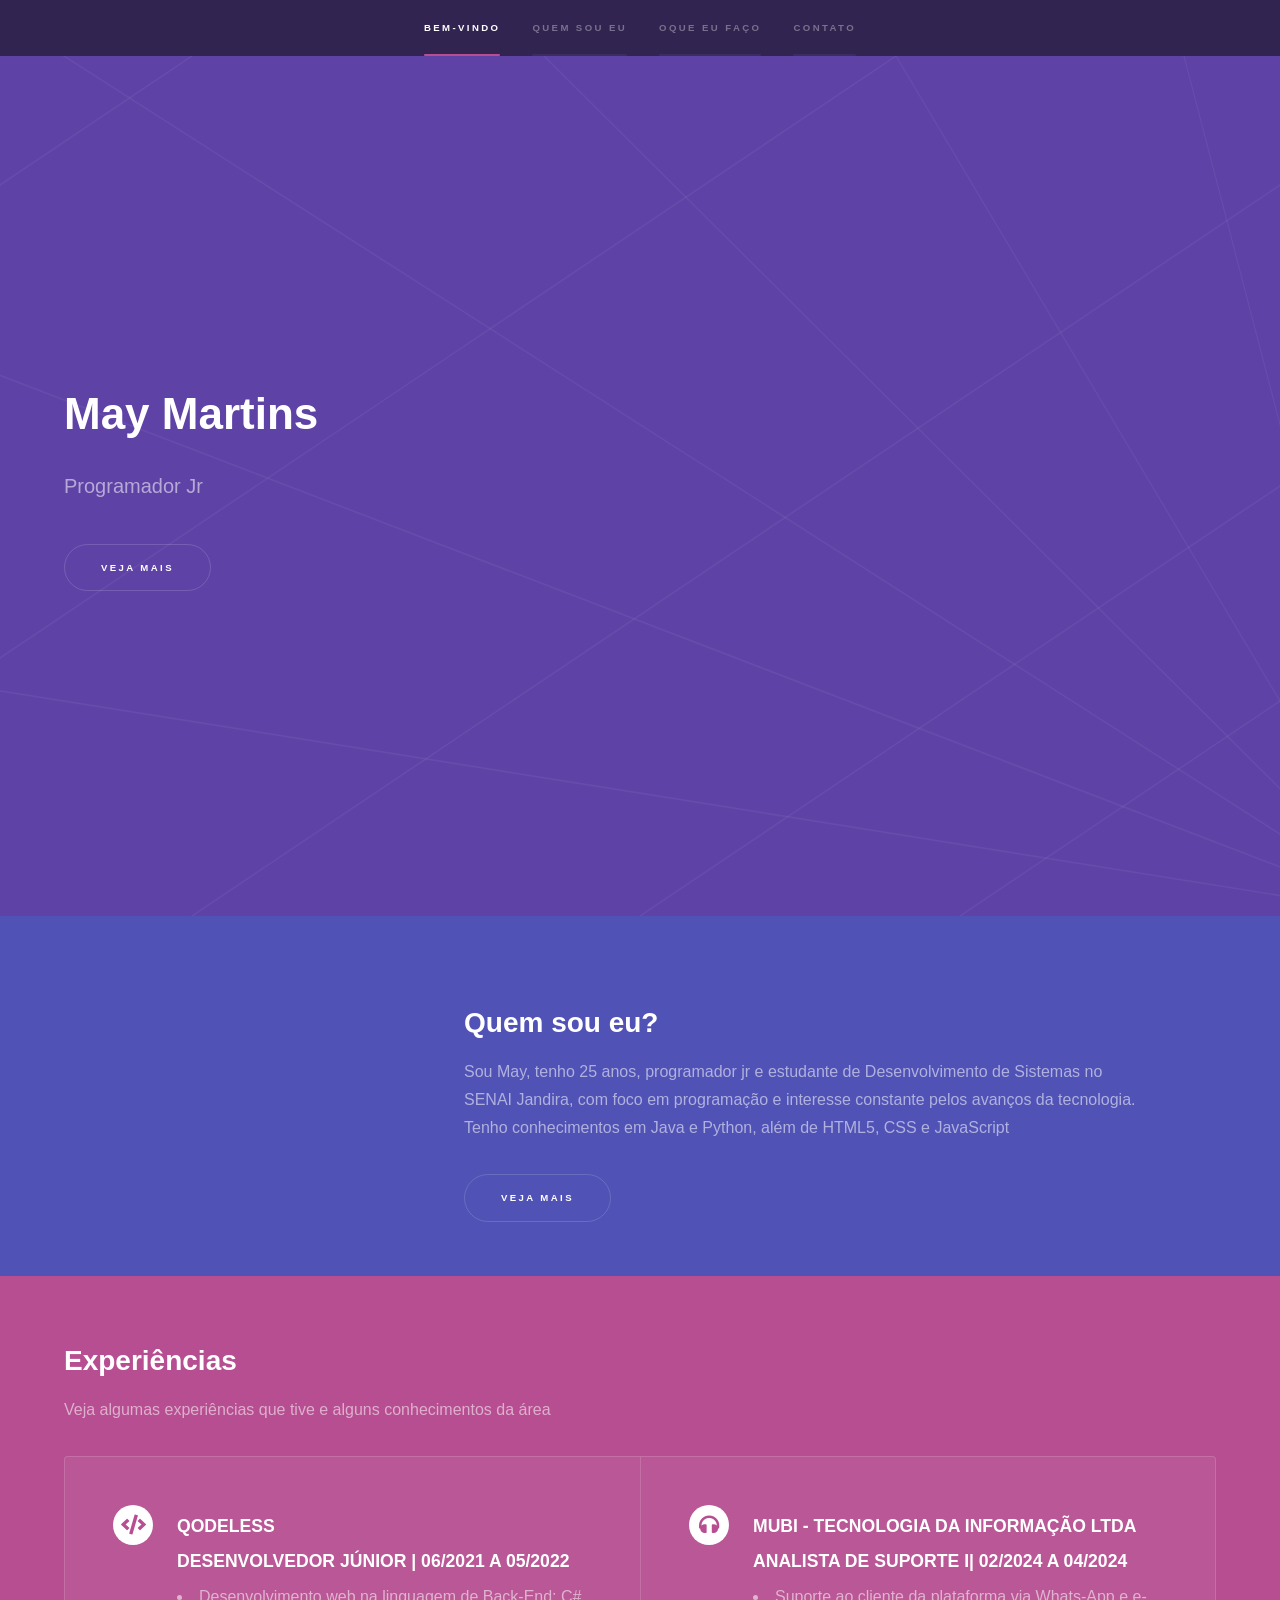
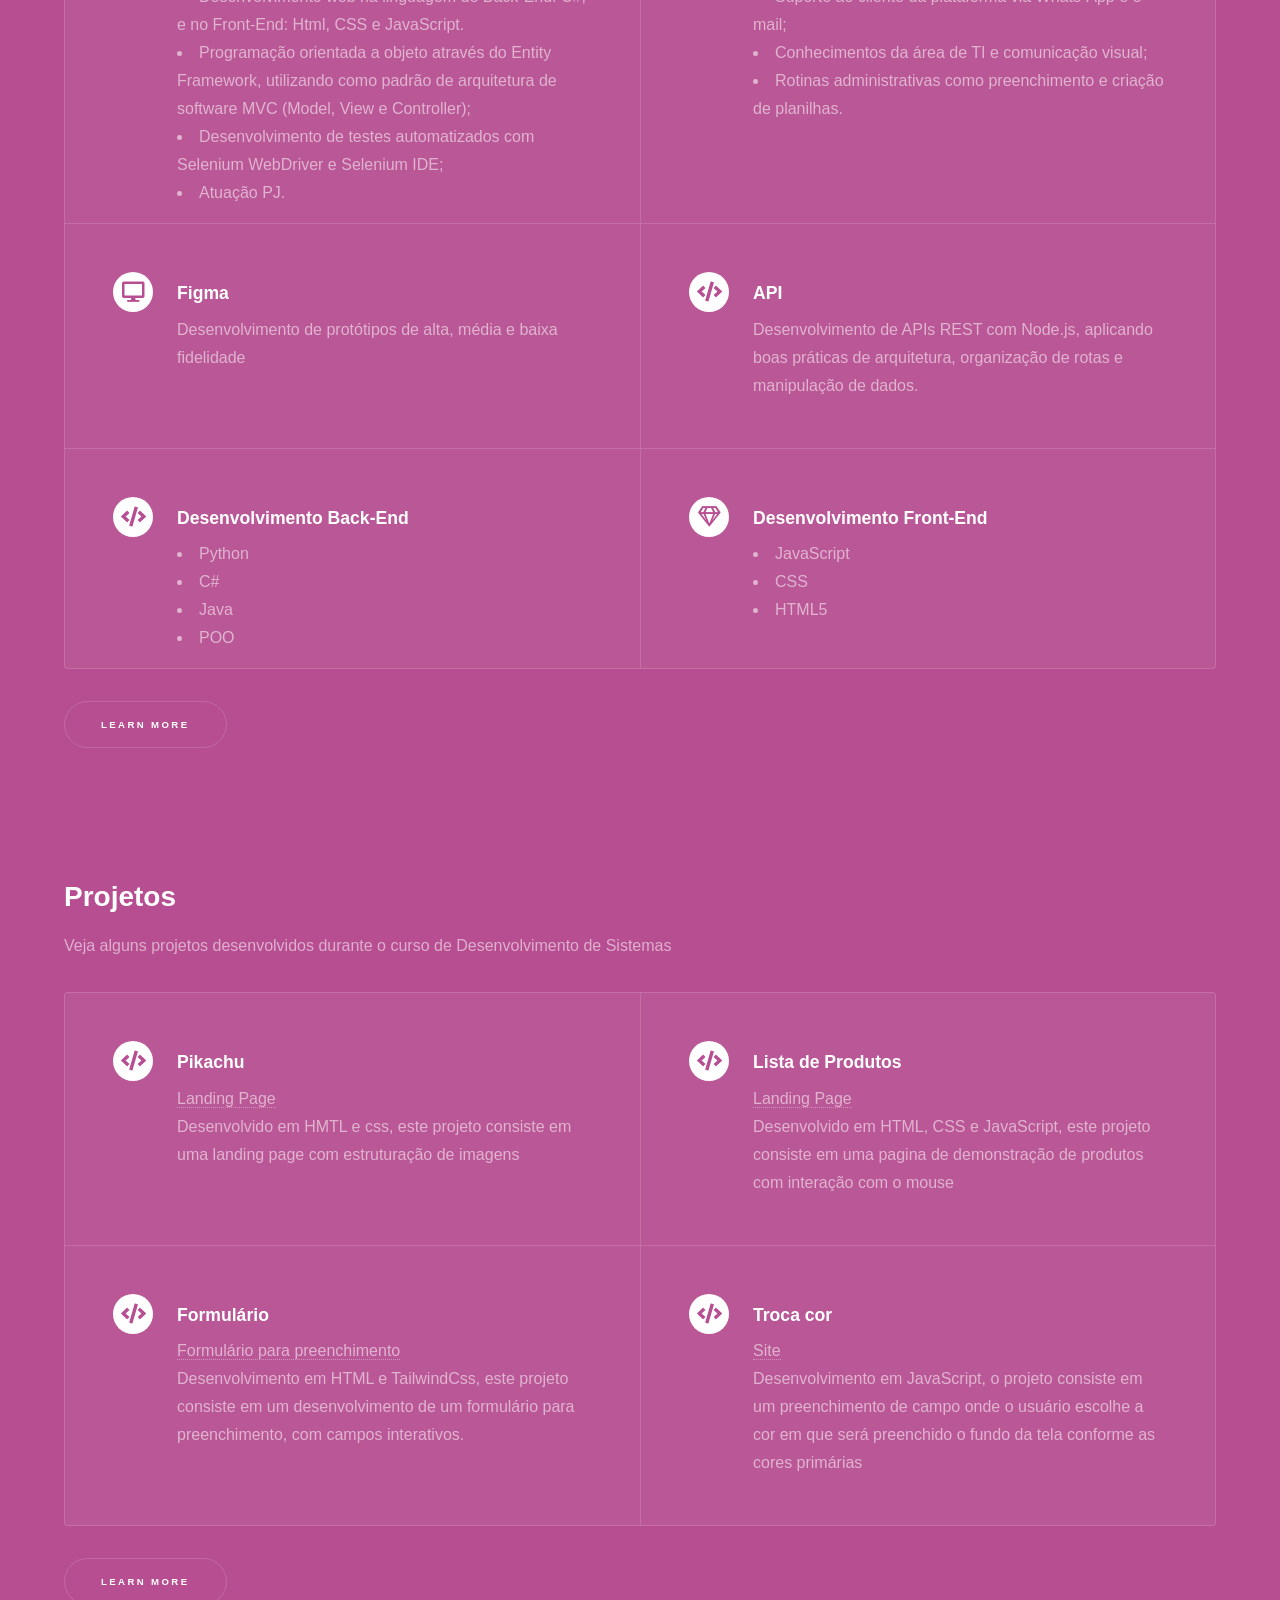
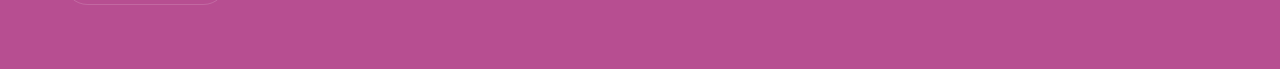
==== index.html @ 7fcbe91e "Feat: corrigindo ordem de pastas e adicionando header, secção 1 e 2" ====
<!DOCTYPE HTML>
<!--
	Hyperspace by HTML5 UP
	html5up.net | @ajlkn
	Free for personal and commercial use under the CCA 3.0 license (html5up.net/license)
-->
<html>

<head>
	<title>Portifólio May</title>
	<meta charset="utf-8" />
	<meta name="viewport" content="width=device-width, initial-scale=1, user-scalable=no" />
	<link rel="stylesheet" href="assets/css/main.css" />
	<noscript>
		<link rel="stylesheet" href="assets/css/noscript.css" />
	</noscript>
</head>

<body class="is-preload">

	<!-- Sidebar -->
	<section id="sidebar">
		<div class="inner">
			<nav>
				<ul>
					<li><a href="#intro">Bem-Vindo</a></li>
					<li><a href="#one">Quem sou eu</a></li>
					<li><a href="#two">Oque eu faço</a></li>
					<li><a href="#three">Contato</a></li>
				</ul>
			</nav>
		</div>
	</section>

	<!-- Wrapper -->
	<div id="wrapper">

		<!-- Intro -->
		<section id="intro" class="wrapper style1 fullscreen fade-up">
			<div class="inner">
				<h1>May Martins</h1>
				<p>Programador Jr</p>
				<ul class="actions">
					<li><a href="#one" class="button scrolly">Veja Mais</a></li>
				</ul>
			</div>
		</section>

		<!-- One -->
		<section id="one" class="wrapper style2 spotlights">
			<section>
				<a href="#" class="image"><img src="./images/1000046444.jpg" alt="" data-position="center center" /></a>
				<div class="content">
					<div class="inner">
						<h2>Quem sou eu?</h2>
						<p>Sou May, tenho 25 anos, programador jr e estudante de Desenvolvimento de Sistemas no SENAI
							Jandira, com foco
							em programação e interesse constante pelos avanços da tecnologia.
							Tenho conhecimentos em Java e Python, além de HTML5, CSS e JavaScript
						</p>
						<a href="https://www.linkedin.com/in/mayaramandrade/" class="button">Veja Mais</a>
						</ul>
					</div>
				</div>
			</section>
		</section>

		<!-- Two -->
		<section id="two" class="wrapper style3 fade-up">
			<div class="inner">
				<h2>Experiências</h2>
				<p>Veja algumas experiências que tive e alguns conhecimentos da área</p>
				<div class="features">
					<section>
						<span class="icon solid major fa-code"></span>
						<h3>QODELESS</h3>
						<h3>DESENVOLVEDOR JÚNIOR | 06/2021 A 05/2022</h3>
						<li>Desenvolvimento web na linguagem de Back-End: C#, e no Front-End: Html, CSS e JavaScript.
						</li>
						<li>Programação orientada a objeto através do Entity Framework, utilizando como padrão de
							arquitetura de
							software MVC (Model, View e Controller);</li>
						<li>Desenvolvimento de testes automatizados com Selenium
							WebDriver e Selenium IDE;</li>
						<li>Atuação PJ.</li>
					</section>
					<section>
						<span class="icon solid major fa-solid fa-headphones"></span>
						<h3>MUBI - TECNOLOGIA DA INFORMAÇÃO LTDA</h3>
						<h3>ANALISTA DE SUPORTE I| 02/2024 A 04/2024</h3>
						<li>Suporte ao cliente da plataforma via Whats-App e e-mail;</li>
						<li>Conhecimentos da área de TI e comunicação visual;</li>
						<li>Rotinas administrativas como preenchimento e criação de planilhas.</li>
					</section>
					<section>
						<span class="icon solid major fa-solid fa-desktop"></span>
						<h3>Figma</h3>
						<p>Desenvolvimento de protótipos de alta, média e baixa fidelidade</p>
					</section>
					<section>
						<span class="icon solid major fa-code"></span>
						<h3>API</h3>
						<p>Desenvolvimento de APIs REST com Node.js, aplicando boas práticas de arquitetura, organização
							de rotas e manipulação de dados.</p>
					</section>
					<section>
						<span class="icon solid major fa-code"></span>
						<h3>Desenvolvimento Back-End</h3>
						<li>Python</li>
						<li>C#</li>
						<LI>Java</LI>
						<li>POO</li>

					</section>
					<section>
						<span class="icon major fa-gem"></span>
						<h3>Desenvolvimento Front-End</h3>
						<li>JavaScript</li>
						<li>CSS</li>
						<li>HTML5</li>
					</section>
				</div>
				<ul class="actions">
					<li><a href="https://github.com/maayhsoull" class="button">Learn more</a></li>
				</ul>
			</div>
			<section id="tree" class="wrapper style2 fade-up"></section>
			<div class="inner">
				<h2>Projetos</h2>
				<p>Veja alguns projetos desenvolvidos durante o curso de Desenvolvimento de Sistemas</p>
				<div class="features">
					<section>
						<span class="icon solid major fa-code"></span>
						<h3>Pikachu</h3>
						<a href="https://maayhsoull.github.io/Pikachu/">Landing Page</a>
						<p>Desenvolvido em HMTL e css, este projeto consiste em uma landing page com estruturação de
							imagens</p>
					</section>
					<section>
						<span class="icon solid major fa-solid fa-code"></span>
						<h3>Lista de Produtos</h3>
						<a href="https://maayhsoull.github.io/Lista-de-produtos-template/">Landing Page</a>
						<p>Desenvolvido em HTML, CSS e JavaScript, este projeto consiste em uma pagina de demonstração
							de produtos com interação com o mouse</p>
					</section>
					<section>
						<span class="icon solid major fa-code"></span>
						<h3>Formulário</h3>
						<a href="https://maayhsoull.github.io/formulario_tailwind/">Formulário para preenchimento</a>
						<p>Desenvolvimento em HTML e TailwindCss, este projeto consiste em um desenvolvimento de um
							formulário para preenchimento, com campos interativos.</p>
					</section>
					<section>
						<span class="icon solid major fa-code"></span>
						<h3>Troca cor</h3>
						<a href="https://maayhsoull.github.io/Trocar_Cor/">Site</a>
						<p>Desenvolvimento em JavaScript, o projeto consiste em um preenchimento de campo onde o usuário
							escolhe a cor em que será preenchido o fundo da tela conforme as cores primárias</p>
					</section>
				</div>
				<ul class="actions">
					<li><a href="https://github.com/maayhsoull" class="button">Learn more</a></li>
				</ul>
			</div>
		</section>
		</section>




	</div>


	<!-- Scripts -->
	<script src="assets/js/jquery.min.js"></script>
	<script src="assets/js/jquery.scrollex.min.js"></script>
	<script src="assets/js/jquery.scrolly.min.js"></script>
	<script src="assets/js/browser.min.js"></script>
	<script src="assets/js/breakpoints.min.js"></script>
	<script src="assets/js/util.js"></script>
	<script src="assets/js/main.js"></script>

</body>

</html>
---- assets/css/main.css ----
@import url(fontawesome-all.min.css);

/*
	Hyperspace by HTML5 UP
	html5up.net | @ajlkn
	Free for personal and commercial use under the CCA 3.0 license (html5up.net/license)
*/

html, body, div, span, applet, object,
iframe, h1, h2, h3, h4, h5, h6, p, blockquote,
pre, a, abbr, acronym, address, big, cite,
code, del, dfn, em, img, ins, kbd, q, s, samp,
small, strike, strong, sub, sup, tt, var, b,
u, i, center, dl, dt, dd, ol, ul, li, fieldset,
form, label, legend, table, caption, tbody,
tfoot, thead, tr, th, td, article, aside,
canvas, details, embed, figure, figcaption,
footer, header, hgroup, menu, nav, output, ruby,
section, summary, time, mark, audio, video {
	margin: 0;
	padding: 0;
	border: 0;
	font-size: 100%;
	font: inherit;
	vertical-align: baseline;}

article, aside, details, figcaption, figure,
footer, header, hgroup, menu, nav, section {
	display: block;}

body {
	line-height: 1;
}

ol, ul {
	list-style: none;
}

blockquote, q {
	quotes: none;
}

	blockquote:before, blockquote:after, q:before, q:after {
		content: '';
		content: none;
	}

table {
	border-collapse: collapse;
	border-spacing: 0;
}

body {
	-webkit-text-size-adjust: none;
}

mark {
	background-color: transparent;
	color: inherit;
}

input::-moz-focus-inner {
	border: 0;
	padding: 0;
}

input, select, textarea {
	-moz-appearance: none;
	-webkit-appearance: none;
	-ms-appearance: none;
	appearance: none;
}

/* Basic */

	@-ms-viewport {
		width: device-width;
	}

	body {
		-ms-overflow-style: scrollbar;
	}

	@media screen and (max-width: 480px) {

		html, body {
			min-width: 320px;
		}

	}

	html {
		box-sizing: border-box;
	}

	*, *:before, *:after {
		box-sizing: inherit;
	}

	body {
		background: #312450;
	}

		body.is-preload *, body.is-preload *:before, body.is-preload *:after {
			-moz-animation: none !important;
			-webkit-animation: none !important;
			-ms-animation: none !important;
			animation: none !important;
			-moz-transition: none !important;
			-webkit-transition: none !important;
			-ms-transition: none !important;
			transition: none !important;
		}

/* Type */

	body, input, select, textarea {
		color: rgba(255, 255, 255, 0.55);
		font-family: Arial, Helvetica, sans-serif;
		font-size: 16.5pt;
		font-weight: normal;
		line-height: 1.75;
	}

		@media screen and (max-width: 1680px) {

			body, input, select, textarea {
				font-size: 13pt;
			}

		}

		@media screen and (max-width: 1280px) {

			body, input, select, textarea {
				font-size: 12pt;
			}

		}

		@media screen and (max-width: 360px) {

			body, input, select, textarea {
				font-size: 11pt;
			}

		}

	a {
		-moz-transition: color 0.2s ease, border-bottom-color 0.2s ease;
		-webkit-transition: color 0.2s ease, border-bottom-color 0.2s ease;
		-ms-transition: color 0.2s ease, border-bottom-color 0.2s ease;
		transition: color 0.2s ease, border-bottom-color 0.2s ease;
		border-bottom: dotted 1px rgba(255, 255, 255, 0.35);
		color: inherit;
		text-decoration: none;
	}

		a:hover {
			border-bottom-color: transparent;
			color: #ffffff;
		}

	strong, b {
		color: #ffffff;
		font-weight: bold;
	}

	em, i {
		font-style: italic;
	}

	p {
		margin: 0 0 2em 0;
	}

	h1, h2, h3, h4, h5, h6 {
		color: #ffffff;
		font-weight: bold;
		line-height: 1.5;
		margin: 0 0 0.5em 0;
	}

		h1 a, h2 a, h3 a, h4 a, h5 a, h6 a {
			color: inherit;
			text-decoration: none;
		}

	h1 {
		font-size: 2.75em;
	}

		h1.major {
			margin: 0 0 1.3em 0;
			position: relative;
			padding-bottom: 0.35em;
		}

			h1.major:after {
				background-image: -moz-linear-gradient(to right, #5e42a6, #b74e91);
				background-image: -webkit-linear-gradient(to right, #5e42a6, #b74e91);
				background-image: -ms-linear-gradient(to right, #5e42a6, #b74e91);
				background-image: linear-gradient(to right, #5e42a6, #b74e91);
				-moz-transition: max-width 0.2s ease;
				-webkit-transition: max-width 0.2s ease;
				-ms-transition: max-width 0.2s ease;
				transition: max-width 0.2s ease;
				border-radius: 0.2em;
				bottom: 0;
				content: '';
				height: 0.05em;
				position: absolute;
				right: 0;
				width: 100%;
			}

	h2 {
		font-size: 1.75em;
	}

	h3 {
		font-size: 1.1em;
	}

	h4 {
		font-size: 1em;
	}

	h5 {
		font-size: 0.8em;
	}

	h6 {
		font-size: 0.6em;
	}

	@media screen and (max-width: 736px) {

		h1 {
			font-size: 2em;
		}

		h2 {
			font-size: 1.25em;
		}

		h3 {
			font-size: 1em;
		}

		h4 {
			font-size: 0.8em;
		}

		h5 {
			font-size: 0.6em;
		}

		h6 {
			font-size: 0.6em;
		}

	}

	sub {
		font-size: 0.8em;
		position: relative;
		top: 0.5em;
	}

	sup {
		font-size: 0.8em;
		position: relative;
		top: -0.5em;
	}

	blockquote {
		border-left: solid 4px rgba(255, 255, 255, 0.15);
		font-style: italic;
		margin: 0 0 2em 0;
		padding: 0.5em 0 0.5em 2em;
	}

	code {
		background: rgba(255, 255, 255, 0.05);
		border-radius: 0.25em;
		border: solid 1px rgba(255, 255, 255, 0.15);
		font-family: "Courier New", monospace;
		font-size: 0.9em;
		margin: 0 0.25em;
		padding: 0.25em 0.65em;
	}

	pre {
		-webkit-overflow-scrolling: touch;
		font-family: "Courier New", monospace;
		font-size: 0.9em;
		margin: 0 0 2em 0;
	}

		pre code {
			display: block;
			line-height: 1.75em;
			padding: 1em 1.5em;
			overflow-x: auto;
		}

	hr {
		border: 0;
		border-bottom: solid 1px rgba(255, 255, 255, 0.15);
		margin: 2em 0;
	}

		hr.major {
			margin: 3em 0;
		}

	.align-left {
		text-align: left;
	}

	.align-center {
		text-align: center;
	}

	.align-right {
		text-align: right;
	}

/* Row */

	.row {
		display: flex;
		flex-wrap: wrap;
		box-sizing: border-box;
		align-items: stretch;
	}

		.row > * {
			box-sizing: border-box;
		}

		.row.gtr-uniform > * > :last-child {
			margin-bottom: 0;
		}

		.row.aln-left {
			justify-content: flex-start;
		}

		.row.aln-center {
			justify-content: center;
		}

		.row.aln-right {
			justify-content: flex-end;
		}

		.row.aln-top {
			align-items: flex-start;
		}

		.row.aln-middle {
			align-items: center;
		}

		.row.aln-bottom {
			align-items: flex-end;
		}

		.row > .imp {
			order: -1;
		}

		.row > .col-1 {
			width: 8.33333%;
		}

		.row > .off-1 {
			margin-left: 8.33333%;
		}

		.row > .col-2 {
			width: 16.66667%;
		}

		.row > .off-2 {
			margin-left: 16.66667%;
		}

		.row > .col-3 {
			width: 25%;
		}

		.row > .off-3 {
			margin-left: 25%;
		}

		.row > .col-4 {
			width: 33.33333%;
		}

		.row > .off-4 {
			margin-left: 33.33333%;
		}

		.row > .col-5 {
			width: 41.66667%;
		}

		.row > .off-5 {
			margin-left: 41.66667%;
		}

		.row > .col-6 {
			width: 50%;
		}

		.row > .off-6 {
			margin-left: 50%;
		}

		.row > .col-7 {
			width: 58.33333%;
		}

		.row > .off-7 {
			margin-left: 58.33333%;
		}

		.row > .col-8 {
			width: 66.66667%;
		}

		.row > .off-8 {
			margin-left: 66.66667%;
		}

		.row > .col-9 {
			width: 75%;
		}

		.row > .off-9 {
			margin-left: 75%;
		}

		.row > .col-10 {
			width: 83.33333%;
		}

		.row > .off-10 {
			margin-left: 83.33333%;
		}

		.row > .col-11 {
			width: 91.66667%;
		}

		.row > .off-11 {
			margin-left: 91.66667%;
		}

		.row > .col-12 {
			width: 100%;
		}

		.row > .off-12 {
			margin-left: 100%;
		}

		.row.gtr-0 {
			margin-top: 0;
			margin-left: 0em;
		}

			.row.gtr-0 > * {
				padding: 0 0 0 0em;
			}

			.row.gtr-0.gtr-uniform {
				margin-top: 0em;
			}

				.row.gtr-0.gtr-uniform > * {
					padding-top: 0em;
				}

		.row.gtr-25 {
			margin-top: 0;
			margin-left: -0.375em;
		}

			.row.gtr-25 > * {
				padding: 0 0 0 0.375em;
			}

			.row.gtr-25.gtr-uniform {
				margin-top: -0.375em;
			}

				.row.gtr-25.gtr-uniform > * {
					padding-top: 0.375em;
				}

		.row.gtr-50 {
			margin-top: 0;
			margin-left: -0.75em;
		}

			.row.gtr-50 > * {
				padding: 0 0 0 0.75em;
			}

			.row.gtr-50.gtr-uniform {
				margin-top: -0.75em;
			}

				.row.gtr-50.gtr-uniform > * {
					padding-top: 0.75em;
				}

		.row {
			margin-top: 0;
			margin-left: -1.5em;
		}

			.row > * {
				padding: 0 0 0 1.5em;
			}

			.row.gtr-uniform {
				margin-top: -1.5em;
			}

				.row.gtr-uniform > * {
					padding-top: 1.5em;
				}

		.row.gtr-150 {
			margin-top: 0;
			margin-left: -2.25em;
		}

			.row.gtr-150 > * {
				padding: 0 0 0 2.25em;
			}

			.row.gtr-150.gtr-uniform {
				margin-top: -2.25em;
			}

				.row.gtr-150.gtr-uniform > * {
					padding-top: 2.25em;
				}

		.row.gtr-200 {
			margin-top: 0;
			margin-left: -3em;
		}

			.row.gtr-200 > * {
				padding: 0 0 0 3em;
			}

			.row.gtr-200.gtr-uniform {
				margin-top: -3em;
			}

				.row.gtr-200.gtr-uniform > * {
					padding-top: 3em;
				}

		@media screen and (max-width: 1680px) {

			.row {
				display: flex;
				flex-wrap: wrap;
				box-sizing: border-box;
				align-items: stretch;
			}

				.row > * {
					box-sizing: border-box;
				}

				.row.gtr-uniform > * > :last-child {
					margin-bottom: 0;
				}

				.row.aln-left {
					justify-content: flex-start;
				}

				.row.aln-center {
					justify-content: center;
				}

				.row.aln-right {
					justify-content: flex-end;
				}

				.row.aln-top {
					align-items: flex-start;
				}

				.row.aln-middle {
					align-items: center;
				}

				.row.aln-bottom {
					align-items: flex-end;
				}

				.row > .imp-xlarge {
					order: -1;
				}

				.row > .col-1-xlarge {
					width: 8.33333%;
				}

				.row > .off-1-xlarge {
					margin-left: 8.33333%;
				}

				.row > .col-2-xlarge {
					width: 16.66667%;
				}

				.row > .off-2-xlarge {
					margin-left: 16.66667%;
				}

				.row > .col-3-xlarge {
					width: 25%;
				}

				.row > .off-3-xlarge {
					margin-left: 25%;
				}

				.row > .col-4-xlarge {
					width: 33.33333%;
				}

				.row > .off-4-xlarge {
					margin-left: 33.33333%;
				}

				.row > .col-5-xlarge {
					width: 41.66667%;
				}

				.row > .off-5-xlarge {
					margin-left: 41.66667%;
				}

				.row > .col-6-xlarge {
					width: 50%;
				}

				.row > .off-6-xlarge {
					margin-left: 50%;
				}

				.row > .col-7-xlarge {
					width: 58.33333%;
				}

				.row > .off-7-xlarge {
					margin-left: 58.33333%;
				}

				.row > .col-8-xlarge {
					width: 66.66667%;
				}

				.row > .off-8-xlarge {
					margin-left: 66.66667%;
				}

				.row > .col-9-xlarge {
					width: 75%;
				}

				.row > .off-9-xlarge {
					margin-left: 75%;
				}

				.row > .col-10-xlarge {
					width: 83.33333%;
				}

				.row > .off-10-xlarge {
					margin-left: 83.33333%;
				}

				.row > .col-11-xlarge {
					width: 91.66667%;
				}

				.row > .off-11-xlarge {
					margin-left: 91.66667%;
				}

				.row > .col-12-xlarge {
					width: 100%;
				}

				.row > .off-12-xlarge {
					margin-left: 100%;
				}

				.row.gtr-0 {
					margin-top: 0;
					margin-left: 0em;
				}

					.row.gtr-0 > * {
						padding: 0 0 0 0em;
					}

					.row.gtr-0.gtr-uniform {
						margin-top: 0em;
					}

						.row.gtr-0.gtr-uniform > * {
							padding-top: 0em;
						}

				.row.gtr-25 {
					margin-top: 0;
					margin-left: -0.375em;
				}

					.row.gtr-25 > * {
						padding: 0 0 0 0.375em;
					}

					.row.gtr-25.gtr-uniform {
						margin-top: -0.375em;
					}

						.row.gtr-25.gtr-uniform > * {
							padding-top: 0.375em;
						}

				.row.gtr-50 {
					margin-top: 0;
					margin-left: -0.75em;
				}

					.row.gtr-50 > * {
						padding: 0 0 0 0.75em;
					}

					.row.gtr-50.gtr-uniform {
						margin-top: -0.75em;
					}

						.row.gtr-50.gtr-uniform > * {
							padding-top: 0.75em;
						}

				.row {
					margin-top: 0;
					margin-left: -1.5em;
				}

					.row > * {
						padding: 0 0 0 1.5em;
					}

					.row.gtr-uniform {
						margin-top: -1.5em;
					}

						.row.gtr-uniform > * {
							padding-top: 1.5em;
						}

				.row.gtr-150 {
					margin-top: 0;
					margin-left: -2.25em;
				}

					.row.gtr-150 > * {
						padding: 0 0 0 2.25em;
					}

					.row.gtr-150.gtr-uniform {
						margin-top: -2.25em;
					}

						.row.gtr-150.gtr-uniform > * {
							padding-top: 2.25em;
						}

				.row.gtr-200 {
					margin-top: 0;
					margin-left: -3em;
				}

					.row.gtr-200 > * {
						padding: 0 0 0 3em;
					}

					.row.gtr-200.gtr-uniform {
						margin-top: -3em;
					}

						.row.gtr-200.gtr-uniform > * {
							padding-top: 3em;
						}

		}

		@media screen and (max-width: 1280px) {

			.row {
				display: flex;
				flex-wrap: wrap;
				box-sizing: border-box;
				align-items: stretch;
			}

				.row > * {
					box-sizing: border-box;
				}

				.row.gtr-uniform > * > :last-child {
					margin-bottom: 0;
				}

				.row.aln-left {
					justify-content: flex-start;
				}

				.row.aln-center {
					justify-content: center;
				}

				.row.aln-right {
					justify-content: flex-end;
				}

				.row.aln-top {
					align-items: flex-start;
				}

				.row.aln-middle {
					align-items: center;
				}

				.row.aln-bottom {
					align-items: flex-end;
				}

				.row > .imp-large {
					order: -1;
				}

				.row > .col-1-large {
					width: 8.33333%;
				}

				.row > .off-1-large {
					margin-left: 8.33333%;
				}

				.row > .col-2-large {
					width: 16.66667%;
				}

				.row > .off-2-large {
					margin-left: 16.66667%;
				}

				.row > .col-3-large {
					width: 25%;
				}

				.row > .off-3-large {
					margin-left: 25%;
				}

				.row > .col-4-large {
					width: 33.33333%;
				}

				.row > .off-4-large {
					margin-left: 33.33333%;
				}

				.row > .col-5-large {
					width: 41.66667%;
				}

				.row > .off-5-large {
					margin-left: 41.66667%;
				}

				.row > .col-6-large {
					width: 50%;
				}

				.row > .off-6-large {
					margin-left: 50%;
				}

				.row > .col-7-large {
					width: 58.33333%;
				}

				.row > .off-7-large {
					margin-left: 58.33333%;
				}

				.row > .col-8-large {
					width: 66.66667%;
				}

				.row > .off-8-large {
					margin-left: 66.66667%;
				}

				.row > .col-9-large {
					width: 75%;
				}

				.row > .off-9-large {
					margin-left: 75%;
				}

				.row > .col-10-large {
					width: 83.33333%;
				}

				.row > .off-10-large {
					margin-left: 83.33333%;
				}

				.row > .col-11-large {
					width: 91.66667%;
				}

				.row > .off-11-large {
					margin-left: 91.66667%;
				}

				.row > .col-12-large {
					width: 100%;
				}

				.row > .off-12-large {
					margin-left: 100%;
				}

				.row.gtr-0 {
					margin-top: 0;
					margin-left: 0em;
				}

					.row.gtr-0 > * {
						padding: 0 0 0 0em;
					}

					.row.gtr-0.gtr-uniform {
						margin-top: 0em;
					}

						.row.gtr-0.gtr-uniform > * {
							padding-top: 0em;
						}

				.row.gtr-25 {
					margin-top: 0;
					margin-left: -0.375em;
				}

					.row.gtr-25 > * {
						padding: 0 0 0 0.375em;
					}

					.row.gtr-25.gtr-uniform {
						margin-top: -0.375em;
					}

						.row.gtr-25.gtr-uniform > * {
							padding-top: 0.375em;
						}

				.row.gtr-50 {
					margin-top: 0;
					margin-left: -0.75em;
				}

					.row.gtr-50 > * {
						padding: 0 0 0 0.75em;
					}

					.row.gtr-50.gtr-uniform {
						margin-top: -0.75em;
					}

						.row.gtr-50.gtr-uniform > * {
							padding-top: 0.75em;
						}

				.row {
					margin-top: 0;
					margin-left: -1.5em;
				}

					.row > * {
						padding: 0 0 0 1.5em;
					}

					.row.gtr-uniform {
						margin-top: -1.5em;
					}

						.row.gtr-uniform > * {
							padding-top: 1.5em;
						}

				.row.gtr-150 {
					margin-top: 0;
					margin-left: -2.25em;
				}

					.row.gtr-150 > * {
						padding: 0 0 0 2.25em;
					}

					.row.gtr-150.gtr-uniform {
						margin-top: -2.25em;
					}

						.row.gtr-150.gtr-uniform > * {
							padding-top: 2.25em;
						}

				.row.gtr-200 {
					margin-top: 0;
					margin-left: -3em;
				}

					.row.gtr-200 > * {
						padding: 0 0 0 3em;
					}

					.row.gtr-200.gtr-uniform {
						margin-top: -3em;
					}

						.row.gtr-200.gtr-uniform > * {
							padding-top: 3em;
						}

		}

		@media screen and (max-width: 980px) {

			.row {
				display: flex;
				flex-wrap: wrap;
				box-sizing: border-box;
				align-items: stretch;
			}

				.row > * {
					box-sizing: border-box;
				}

				.row.gtr-uniform > * > :last-child {
					margin-bottom: 0;
				}

				.row.aln-left {
					justify-content: flex-start;
				}

				.row.aln-center {
					justify-content: center;
				}

				.row.aln-right {
					justify-content: flex-end;
				}

				.row.aln-top {
					align-items: flex-start;
				}

				.row.aln-middle {
					align-items: center;
				}

				.row.aln-bottom {
					align-items: flex-end;
				}

				.row > .imp-medium {
					order: -1;
				}

				.row > .col-1-medium {
					width: 8.33333%;
				}

				.row > .off-1-medium {
					margin-left: 8.33333%;
				}

				.row > .col-2-medium {
					width: 16.66667%;
				}

				.row > .off-2-medium {
					margin-left: 16.66667%;
				}

				.row > .col-3-medium {
					width: 25%;
				}

				.row > .off-3-medium {
					margin-left: 25%;
				}

				.row > .col-4-medium {
					width: 33.33333%;
				}

				.row > .off-4-medium {
					margin-left: 33.33333%;
				}

				.row > .col-5-medium {
					width: 41.66667%;
				}

				.row > .off-5-medium {
					margin-left: 41.66667%;
				}

				.row > .col-6-medium {
					width: 50%;
				}

				.row > .off-6-medium {
					margin-left: 50%;
				}

				.row > .col-7-medium {
					width: 58.33333%;
				}

				.row > .off-7-medium {
					margin-left: 58.33333%;
				}

				.row > .col-8-medium {
					width: 66.66667%;
				}

				.row > .off-8-medium {
					margin-left: 66.66667%;
				}

				.row > .col-9-medium {
					width: 75%;
				}

				.row > .off-9-medium {
					margin-left: 75%;
				}

				.row > .col-10-medium {
					width: 83.33333%;
				}

				.row > .off-10-medium {
					margin-left: 83.33333%;
				}

				.row > .col-11-medium {
					width: 91.66667%;
				}

				.row > .off-11-medium {
					margin-left: 91.66667%;
				}

				.row > .col-12-medium {
					width: 100%;
				}

				.row > .off-12-medium {
					margin-left: 100%;
				}

				.row.gtr-0 {
					margin-top: 0;
					margin-left: 0em;
				}

					.row.gtr-0 > * {
						padding: 0 0 0 0em;
					}

					.row.gtr-0.gtr-uniform {
						margin-top: 0em;
					}

						.row.gtr-0.gtr-uniform > * {
							padding-top: 0em;
						}

				.row.gtr-25 {
					margin-top: 0;
					margin-left: -0.375em;
				}

					.row.gtr-25 > * {
						padding: 0 0 0 0.375em;
					}

					.row.gtr-25.gtr-uniform {
						margin-top: -0.375em;
					}

						.row.gtr-25.gtr-uniform > * {
							padding-top: 0.375em;
						}

				.row.gtr-50 {
					margin-top: 0;
					margin-left: -0.75em;
				}

					.row.gtr-50 > * {
						padding: 0 0 0 0.75em;
					}

					.row.gtr-50.gtr-uniform {
						margin-top: -0.75em;
					}

						.row.gtr-50.gtr-uniform > * {
							padding-top: 0.75em;
						}

				.row {
					margin-top: 0;
					margin-left: -1.5em;
				}

					.row > * {
						padding: 0 0 0 1.5em;
					}

					.row.gtr-uniform {
						margin-top: -1.5em;
					}

						.row.gtr-uniform > * {
							padding-top: 1.5em;
						}

				.row.gtr-150 {
					margin-top: 0;
					margin-left: -2.25em;
				}

					.row.gtr-150 > * {
						padding: 0 0 0 2.25em;
					}

					.row.gtr-150.gtr-uniform {
						margin-top: -2.25em;
					}

						.row.gtr-150.gtr-uniform > * {
							padding-top: 2.25em;
						}

				.row.gtr-200 {
					margin-top: 0;
					margin-left: -3em;
				}

					.row.gtr-200 > * {
						padding: 0 0 0 3em;
					}

					.row.gtr-200.gtr-uniform {
						margin-top: -3em;
					}

						.row.gtr-200.gtr-uniform > * {
							padding-top: 3em;
						}

		}

		@media screen and (max-width: 736px) {

			.row {
				display: flex;
				flex-wrap: wrap;
				box-sizing: border-box;
				align-items: stretch;
			}

				.row > * {
					box-sizing: border-box;
				}

				.row.gtr-uniform > * > :last-child {
					margin-bottom: 0;
				}

				.row.aln-left {
					justify-content: flex-start;
				}

				.row.aln-center {
					justify-content: center;
				}

				.row.aln-right {
					justify-content: flex-end;
				}

				.row.aln-top {
					align-items: flex-start;
				}

				.row.aln-middle {
					align-items: center;
				}

				.row.aln-bottom {
					align-items: flex-end;
				}

				.row > .imp-small {
					order: -1;
				}

				.row > .col-1-small {
					width: 8.33333%;
				}

				.row > .off-1-small {
					margin-left: 8.33333%;
				}

				.row > .col-2-small {
					width: 16.66667%;
				}

				.row > .off-2-small {
					margin-left: 16.66667%;
				}

				.row > .col-3-small {
					width: 25%;
				}

				.row > .off-3-small {
					margin-left: 25%;
				}

				.row > .col-4-small {
					width: 33.33333%;
				}

				.row > .off-4-small {
					margin-left: 33.33333%;
				}

				.row > .col-5-small {
					width: 41.66667%;
				}

				.row > .off-5-small {
					margin-left: 41.66667%;
				}

				.row > .col-6-small {
					width: 50%;
				}

				.row > .off-6-small {
					margin-left: 50%;
				}

				.row > .col-7-small {
					width: 58.33333%;
				}

				.row > .off-7-small {
					margin-left: 58.33333%;
				}

				.row > .col-8-small {
					width: 66.66667%;
				}

				.row > .off-8-small {
					margin-left: 66.66667%;
				}

				.row > .col-9-small {
					width: 75%;
				}

				.row > .off-9-small {
					margin-left: 75%;
				}

				.row > .col-10-small {
					width: 83.33333%;
				}

				.row > .off-10-small {
					margin-left: 83.33333%;
				}

				.row > .col-11-small {
					width: 91.66667%;
				}

				.row > .off-11-small {
					margin-left: 91.66667%;
				}

				.row > .col-12-small {
					width: 100%;
				}

				.row > .off-12-small {
					margin-left: 100%;
				}

				.row.gtr-0 {
					margin-top: 0;
					margin-left: 0em;
				}

					.row.gtr-0 > * {
						padding: 0 0 0 0em;
					}

					.row.gtr-0.gtr-uniform {
						margin-top: 0em;
					}

						.row.gtr-0.gtr-uniform > * {
							padding-top: 0em;
						}

				.row.gtr-25 {
					margin-top: 0;
					margin-left: -0.375em;
				}

					.row.gtr-25 > * {
						padding: 0 0 0 0.375em;
					}

					.row.gtr-25.gtr-uniform {
						margin-top: -0.375em;
					}

						.row.gtr-25.gtr-uniform > * {
							padding-top: 0.375em;
						}

				.row.gtr-50 {
					margin-top: 0;
					margin-left: -0.75em;
				}

					.row.gtr-50 > * {
						padding: 0 0 0 0.75em;
					}

					.row.gtr-50.gtr-uniform {
						margin-top: -0.75em;
					}

						.row.gtr-50.gtr-uniform > * {
							padding-top: 0.75em;
						}

				.row {
					margin-top: 0;
					margin-left: -1.5em;
				}

					.row > * {
						padding: 0 0 0 1.5em;
					}

					.row.gtr-uniform {
						margin-top: -1.5em;
					}

						.row.gtr-uniform > * {
							padding-top: 1.5em;
						}

				.row.gtr-150 {
					margin-top: 0;
					margin-left: -2.25em;
				}

					.row.gtr-150 > * {
						padding: 0 0 0 2.25em;
					}

					.row.gtr-150.gtr-uniform {
						margin-top: -2.25em;
					}

						.row.gtr-150.gtr-uniform > * {
							padding-top: 2.25em;
						}

				.row.gtr-200 {
					margin-top: 0;
					margin-left: -3em;
				}

					.row.gtr-200 > * {
						padding: 0 0 0 3em;
					}

					.row.gtr-200.gtr-uniform {
						margin-top: -3em;
					}

						.row.gtr-200.gtr-uniform > * {
							padding-top: 3em;
						}

		}

		@media screen and (max-width: 480px) {

			.row {
				display: flex;
				flex-wrap: wrap;
				box-sizing: border-box;
				align-items: stretch;
			}

				.row > * {
					box-sizing: border-box;
				}

				.row.gtr-uniform > * > :last-child {
					margin-bottom: 0;
				}

				.row.aln-left {
					justify-content: flex-start;
				}

				.row.aln-center {
					justify-content: center;
				}

				.row.aln-right {
					justify-content: flex-end;
				}

				.row.aln-top {
					align-items: flex-start;
				}

				.row.aln-middle {
					align-items: center;
				}

				.row.aln-bottom {
					align-items: flex-end;
				}

				.row > .imp-xsmall {
					order: -1;
				}

				.row > .col-1-xsmall {
					width: 8.33333%;
				}

				.row > .off-1-xsmall {
					margin-left: 8.33333%;
				}

				.row > .col-2-xsmall {
					width: 16.66667%;
				}

				.row > .off-2-xsmall {
					margin-left: 16.66667%;
				}

				.row > .col-3-xsmall {
					width: 25%;
				}

				.row > .off-3-xsmall {
					margin-left: 25%;
				}

				.row > .col-4-xsmall {
					width: 33.33333%;
				}

				.row > .off-4-xsmall {
					margin-left: 33.33333%;
				}

				.row > .col-5-xsmall {
					width: 41.66667%;
				}

				.row > .off-5-xsmall {
					margin-left: 41.66667%;
				}

				.row > .col-6-xsmall {
					width: 50%;
				}

				.row > .off-6-xsmall {
					margin-left: 50%;
				}

				.row > .col-7-xsmall {
					width: 58.33333%;
				}

				.row > .off-7-xsmall {
					margin-left: 58.33333%;
				}

				.row > .col-8-xsmall {
					width: 66.66667%;
				}

				.row > .off-8-xsmall {
					margin-left: 66.66667%;
				}

				.row > .col-9-xsmall {
					width: 75%;
				}

				.row > .off-9-xsmall {
					margin-left: 75%;
				}

				.row > .col-10-xsmall {
					width: 83.33333%;
				}

				.row > .off-10-xsmall {
					margin-left: 83.33333%;
				}

				.row > .col-11-xsmall {
					width: 91.66667%;
				}

				.row > .off-11-xsmall {
					margin-left: 91.66667%;
				}

				.row > .col-12-xsmall {
					width: 100%;
				}

				.row > .off-12-xsmall {
					margin-left: 100%;
				}

				.row.gtr-0 {
					margin-top: 0;
					margin-left: 0em;
				}

					.row.gtr-0 > * {
						padding: 0 0 0 0em;
					}

					.row.gtr-0.gtr-uniform {
						margin-top: 0em;
					}

						.row.gtr-0.gtr-uniform > * {
							padding-top: 0em;
						}

				.row.gtr-25 {
					margin-top: 0;
					margin-left: -0.375em;
				}

					.row.gtr-25 > * {
						padding: 0 0 0 0.375em;
					}

					.row.gtr-25.gtr-uniform {
						margin-top: -0.375em;
					}

						.row.gtr-25.gtr-uniform > * {
							padding-top: 0.375em;
						}

				.row.gtr-50 {
					margin-top: 0;
					margin-left: -0.75em;
				}

					.row.gtr-50 > * {
						padding: 0 0 0 0.75em;
					}

					.row.gtr-50.gtr-uniform {
						margin-top: -0.75em;
					}

						.row.gtr-50.gtr-uniform > * {
							padding-top: 0.75em;
						}

				.row {
					margin-top: 0;
					margin-left: -1.5em;
				}

					.row > * {
						padding: 0 0 0 1.5em;
					}

					.row.gtr-uniform {
						margin-top: -1.5em;
					}

						.row.gtr-uniform > * {
							padding-top: 1.5em;
						}

				.row.gtr-150 {
					margin-top: 0;
					margin-left: -2.25em;
				}

					.row.gtr-150 > * {
						padding: 0 0 0 2.25em;
					}

					.row.gtr-150.gtr-uniform {
						margin-top: -2.25em;
					}

						.row.gtr-150.gtr-uniform > * {
							padding-top: 2.25em;
						}

				.row.gtr-200 {
					margin-top: 0;
					margin-left: -3em;
				}

					.row.gtr-200 > * {
						padding: 0 0 0 3em;
					}

					.row.gtr-200.gtr-uniform {
						margin-top: -3em;
					}

						.row.gtr-200.gtr-uniform > * {
							padding-top: 3em;
						}

		}

/* Box */

	.box {
		border-radius: 0.25em;
		border: solid 1px rgba(255, 255, 255, 0.15);
		margin-bottom: 2em;
		padding: 1.5em;
	}

		.box > :last-child,
		.box > :last-child > :last-child,
		.box > :last-child > :last-child > :last-child {
			margin-bottom: 0;
		}

		.box.alt {
			border: 0;
			border-radius: 0;
			padding: 0;
		}

/* Button */

	input[type="submit"],
	input[type="reset"],
	input[type="button"],
	button,
	.button {
		-moz-appearance: none;
		-webkit-appearance: none;
		-ms-appearance: none;
		appearance: none;
		-moz-transition: border-color 0.2s ease;
		-webkit-transition: border-color 0.2s ease;
		-ms-transition: border-color 0.2s ease;
		transition: border-color 0.2s ease;
		background-color: transparent;
		border: solid 1px !important;
		border-color: rgba(255, 255, 255, 0.15) !important;
		border-radius: 3em;
		color: #ffffff !important;
		cursor: pointer;
		display: inline-block;
		font-size: 0.6em;
		font-weight: bold;
		height: calc(4.75em + 2px);
		letter-spacing: 0.25em;
		line-height: 4.75em;
		outline: 0;
		padding: 0 3.75em;
		position: relative;
		text-align: center;
		text-decoration: none;
		text-transform: uppercase;
		white-space: nowrap;
	}

		input[type="submit"]:after,
		input[type="reset"]:after,
		input[type="button"]:after,
		button:after,
		.button:after {
			-moz-transform: scale(0.25);
			-webkit-transform: scale(0.25);
			-ms-transform: scale(0.25);
			transform: scale(0.25);
			pointer-events: none;
			-moz-transition: opacity 0.2s ease, -moz-transform 0.2s ease;
			-webkit-transition: opacity 0.2s ease, -webkit-transform 0.2s ease;
			-ms-transition: opacity 0.2s ease, -ms-transform 0.2s ease;
			transition: opacity 0.2s ease, transform 0.2s ease;
			background: #ffffff;
			border-radius: 3em;
			content: '';
			height: 100%;
			left: 0;
			opacity: 0;
			position: absolute;
			top: 0;
			width: 100%;
		}

		input[type="submit"].icon:before,
		input[type="reset"].icon:before,
		input[type="button"].icon:before,
		button.icon:before,
		.button.icon:before {
			margin-right: 0.75em;
		}

		input[type="submit"].fit,
		input[type="reset"].fit,
		input[type="button"].fit,
		button.fit,
		.button.fit {
			width: 100%;
		}

		input[type="submit"].small,
		input[type="reset"].small,
		input[type="button"].small,
		button.small,
		.button.small {
			font-size: 0.4em;
		}

		input[type="submit"].large,
		input[type="reset"].large,
		input[type="button"].large,
		button.large,
		.button.large {
			font-size: 0.8em;
		}

		input[type="submit"].primary,
		input[type="reset"].primary,
		input[type="button"].primary,
		button.primary,
		.button.primary {
			background-color: #ffffff;
			color: #312450 !important;
		}

			input[type="submit"].primary:after,
			input[type="reset"].primary:after,
			input[type="button"].primary:after,
			button.primary:after,
			.button.primary:after {
				display: none;
			}

		input[type="submit"].disabled, input[type="submit"]:disabled,
		input[type="reset"].disabled,
		input[type="reset"]:disabled,
		input[type="button"].disabled,
		input[type="button"]:disabled,
		button.disabled,
		button:disabled,
		.button.disabled,
		.button:disabled {
			cursor: default;
			opacity: 0.5;
			pointer-events: none;
		}

		input[type="submit"]:hover,
		input[type="reset"]:hover,
		input[type="button"]:hover,
		button:hover,
		.button:hover {
			border-color: rgba(255, 255, 255, 0.55) !important;
		}

			input[type="submit"]:hover:after,
			input[type="reset"]:hover:after,
			input[type="button"]:hover:after,
			button:hover:after,
			.button:hover:after {
				opacity: 0.05;
				-moz-transform: scale(1);
				-webkit-transform: scale(1);
				-ms-transform: scale(1);
				transform: scale(1);
			}

			input[type="submit"]:hover:active,
			input[type="reset"]:hover:active,
			input[type="button"]:hover:active,
			button:hover:active,
			.button:hover:active {
				border-color: #ffffff !important;
			}

				input[type="submit"]:hover:active:after,
				input[type="reset"]:hover:active:after,
				input[type="button"]:hover:active:after,
				button:hover:active:after,
				.button:hover:active:after {
					opacity: 0.1;
				}

/* Features */

	.features {
		display: -moz-flex;
		display: -webkit-flex;
		display: -ms-flex;
		display: flex;
		-moz-flex-wrap: wrap;
		-webkit-flex-wrap: wrap;
		-ms-flex-wrap: wrap;
		flex-wrap: wrap;
		border-radius: 0.25em;
		border: solid 1px rgba(255, 255, 255, 0.15);
		background: rgba(255, 255, 255, 0.05);
		margin: 0 0 2em 0;
	}

		.features section {
			padding: 3.5em 3em 1em 7em ;
			width: 50%;
			border-top: solid 1px rgba(255, 255, 255, 0.15);
			position: relative;
		}

			.features section:nth-child(-n + 2) {
				border-top-width: 0;
			}

			.features section:nth-child(2n) {
				border-left: solid 1px rgba(255, 255, 255, 0.15);
			}

			.features section .icon {
				-moz-transition: opacity 0.5s ease, -moz-transform 0.5s ease;
				-webkit-transition: opacity 0.5s ease, -webkit-transform 0.5s ease;
				-ms-transition: opacity 0.5s ease, -ms-transform 0.5s ease;
				transition: opacity 0.5s ease, transform 0.5s ease;
				-moz-transition-delay: 1s;
				-webkit-transition-delay: 1s;
				-ms-transition-delay: 1s;
				transition-delay: 1s;
				-moz-transform: scale(1);
				-webkit-transform: scale(1);
				-ms-transform: scale(1);
				transform: scale(1);
				position: absolute;
				left: 3em;
				top: 3em;
				opacity: 1;
			}

			.features section:nth-child(1) .icon {
				-moz-transition-delay: 0.15s;
				-webkit-transition-delay: 0.15s;
				-ms-transition-delay: 0.15s;
				transition-delay: 0.15s;
			}

			.features section:nth-child(2) .icon {
				-moz-transition-delay: 0.3s;
				-webkit-transition-delay: 0.3s;
				-ms-transition-delay: 0.3s;
				transition-delay: 0.3s;
			}

			.features section:nth-child(3) .icon {
				-moz-transition-delay: 0.45s;
				-webkit-transition-delay: 0.45s;
				-ms-transition-delay: 0.45s;
				transition-delay: 0.45s;
			}

			.features section:nth-child(4) .icon {
				-moz-transition-delay: 0.6s;
				-webkit-transition-delay: 0.6s;
				-ms-transition-delay: 0.6s;
				transition-delay: 0.6s;
			}

			.features section:nth-child(5) .icon {
				-moz-transition-delay: 0.75s;
				-webkit-transition-delay: 0.75s;
				-ms-transition-delay: 0.75s;
				transition-delay: 0.75s;
			}

			.features section:nth-child(6) .icon {
				-moz-transition-delay: 0.9s;
				-webkit-transition-delay: 0.9s;
				-ms-transition-delay: 0.9s;
				transition-delay: 0.9s;
			}

			.features section:nth-child(7) .icon {
				-moz-transition-delay: 1.05s;
				-webkit-transition-delay: 1.05s;
				-ms-transition-delay: 1.05s;
				transition-delay: 1.05s;
			}

			.features section:nth-child(8) .icon {
				-moz-transition-delay: 1.2s;
				-webkit-transition-delay: 1.2s;
				-ms-transition-delay: 1.2s;
				transition-delay: 1.2s;
			}

			.features section:nth-child(9) .icon {
				-moz-transition-delay: 1.35s;
				-webkit-transition-delay: 1.35s;
				-ms-transition-delay: 1.35s;
				transition-delay: 1.35s;
			}

			.features section:nth-child(10) .icon {
				-moz-transition-delay: 1.5s;
				-webkit-transition-delay: 1.5s;
				-ms-transition-delay: 1.5s;
				transition-delay: 1.5s;
			}

			.features section:nth-child(11) .icon {
				-moz-transition-delay: 1.65s;
				-webkit-transition-delay: 1.65s;
				-ms-transition-delay: 1.65s;
				transition-delay: 1.65s;
			}

			.features section:nth-child(12) .icon {
				-moz-transition-delay: 1.8s;
				-webkit-transition-delay: 1.8s;
				-ms-transition-delay: 1.8s;
				transition-delay: 1.8s;
			}

			.features section:nth-child(13) .icon {
				-moz-transition-delay: 1.95s;
				-webkit-transition-delay: 1.95s;
				-ms-transition-delay: 1.95s;
				transition-delay: 1.95s;
			}

			.features section:nth-child(14) .icon {
				-moz-transition-delay: 2.1s;
				-webkit-transition-delay: 2.1s;
				-ms-transition-delay: 2.1s;
				transition-delay: 2.1s;
			}

			.features section:nth-child(15) .icon {
				-moz-transition-delay: 2.25s;
				-webkit-transition-delay: 2.25s;
				-ms-transition-delay: 2.25s;
				transition-delay: 2.25s;
			}

			.features section:nth-child(16) .icon {
				-moz-transition-delay: 2.4s;
				-webkit-transition-delay: 2.4s;
				-ms-transition-delay: 2.4s;
				transition-delay: 2.4s;
			}

			.features section:nth-child(17) .icon {
				-moz-transition-delay: 2.55s;
				-webkit-transition-delay: 2.55s;
				-ms-transition-delay: 2.55s;
				transition-delay: 2.55s;
			}

			.features section:nth-child(18) .icon {
				-moz-transition-delay: 2.7s;
				-webkit-transition-delay: 2.7s;
				-ms-transition-delay: 2.7s;
				transition-delay: 2.7s;
			}

			.features section:nth-child(19) .icon {
				-moz-transition-delay: 2.85s;
				-webkit-transition-delay: 2.85s;
				-ms-transition-delay: 2.85s;
				transition-delay: 2.85s;
			}

			.features section:nth-child(20) .icon {
				-moz-transition-delay: 3s;
				-webkit-transition-delay: 3s;
				-ms-transition-delay: 3s;
				transition-delay: 3s;
			}

		.features.inactive section .icon {
			-moz-transform: scale(0.5);
			-webkit-transform: scale(0.5);
			-ms-transform: scale(0.5);
			transform: scale(0.5);
			opacity: 0;
		}

		@media screen and (max-width: 980px) {

			.features {
				display: block;
			}

				.features section {
					border-top-width: 1px !important;
					border-left-width: 0 !important;
					width: 100%;
				}

					.features section:first-child {
						border-top-width: 0 !important;
					}

		}

		@media screen and (max-width: 736px) {

			.features section {
				padding: 2.5em 1.5em 0.1em 5.5em ;
			}

				.features section .icon {
					left: 1.5em;
					top: 2em;
				}

		}

		@media screen and (max-width: 480px) {

			.features section {
				padding: 2em 1.5em 0.1em 1.5em ;
			}

				.features section .icon {
					left: 0;
					position: relative;
					top: 0;
				}

		}

/* Form */

	form {
		margin: 0 0 2em 0;
	}

		form > :last-child {
			margin-bottom: 0;
		}

		form > .fields {
			display: -moz-flex;
			display: -webkit-flex;
			display: -ms-flex;
			display: flex;
			-moz-flex-wrap: wrap;
			-webkit-flex-wrap: wrap;
			-ms-flex-wrap: wrap;
			flex-wrap: wrap;
			width: calc(100% + 3em);
			margin: -1.5em 0 2em -1.5em;
		}

			form > .fields > .field {
				-moz-flex-grow: 0;
				-webkit-flex-grow: 0;
				-ms-flex-grow: 0;
				flex-grow: 0;
				-moz-flex-shrink: 0;
				-webkit-flex-shrink: 0;
				-ms-flex-shrink: 0;
				flex-shrink: 0;
				padding: 1.5em 0 0 1.5em;
				width: calc(100% - 1.5em);
			}

				form > .fields > .field.half {
					width: calc(50% - 0.75em);
				}

				form > .fields > .field.third {
					width: calc(100%/3 - 0.5em);
				}

				form > .fields > .field.quarter {
					width: calc(25% - 0.375em);
				}

		@media screen and (max-width: 480px) {

			form > .fields {
				width: calc(100% + 3em);
				margin: -1.5em 0 2em -1.5em;
			}

				form > .fields > .field {
					padding: 1.5em 0 0 1.5em;
					width: calc(100% - 1.5em);
				}

					form > .fields > .field.half {
						width: calc(100% - 1.5em);
					}

					form > .fields > .field.third {
						width: calc(100% - 1.5em);
					}

					form > .fields > .field.quarter {
						width: calc(100% - 1.5em);
					}

		}

	label {
		color: #ffffff;
		font-weight: bold;
		line-height: 1.5;
		margin: 0 0 0.7em 0;
		display: block;
		font-size: 1.1em;
	}

	input[type="text"],
	input[type="password"],
	input[type="email"],
	input[type="tel"],
	select,
	textarea {
		-moz-appearance: none;
		-webkit-appearance: none;
		-ms-appearance: none;
		appearance: none;
		background: rgba(255, 255, 255, 0.05);
		border-radius: 0.25em;
		border: none;
		border: solid 1px rgba(255, 255, 255, 0.15);
		color: inherit;
		display: block;
		outline: 0;
		padding: 0 1em;
		text-decoration: none;
		width: 100%;
	}

		input[type="text"]:invalid,
		input[type="password"]:invalid,
		input[type="email"]:invalid,
		input[type="tel"]:invalid,
		select:invalid,
		textarea:invalid {
			box-shadow: none;
		}

		input[type="text"]:focus,
		input[type="password"]:focus,
		input[type="email"]:focus,
		input[type="tel"]:focus,
		select:focus,
		textarea:focus {
			border-color: #ffffff;
			box-shadow: 0 0 0 1px #ffffff;
		}

	select {
		background-image: url("data:image/svg+xml;charset=utf8,%3Csvg xmlns='http://www.w3.org/2000/svg' width='40' height='40' preserveAspectRatio='none' viewBox='0 0 40 40'%3E%3Cpath d='M9.4,12.3l10.4,10.4l10.4-10.4c0.2-0.2,0.5-0.4,0.9-0.4c0.3,0,0.6,0.1,0.9,0.4l3.3,3.3c0.2,0.2,0.4,0.5,0.4,0.9 c0,0.4-0.1,0.6-0.4,0.9L20.7,31.9c-0.2,0.2-0.5,0.4-0.9,0.4c-0.3,0-0.6-0.1-0.9-0.4L4.3,17.3c-0.2-0.2-0.4-0.5-0.4-0.9 c0-0.4,0.1-0.6,0.4-0.9l3.3-3.3c0.2-0.2,0.5-0.4,0.9-0.4S9.1,12.1,9.4,12.3z' fill='rgba(255, 255, 255, 0.15)' /%3E%3C/svg%3E");
		background-size: 1.25rem;
		background-repeat: no-repeat;
		background-position: calc(100% - 1rem) center;
		height: 2.75em;
		padding-right: 2.75em;
		text-overflow: ellipsis;
	}

		select option {
			color: #ffffff;
			background: #312450;
		}

		select:focus::-ms-value {
			background-color: transparent;
		}

		select::-ms-expand {
			display: none;
		}

	input[type="text"],
	input[type="password"],
	input[type="email"],
	select {
		height: 2.75em;
	}

	textarea {
		padding: 0.75em 1em;
	}

		body.is-ie textarea {
			min-height: 10em;
		}

	input[type="checkbox"],
	input[type="radio"] {
		-moz-appearance: none;
		-webkit-appearance: none;
		-ms-appearance: none;
		appearance: none;
		display: block;
		float: left;
		margin-right: -2em;
		opacity: 0;
		width: 1em;
		z-index: -1;
	}

		input[type="checkbox"] + label,
		input[type="radio"] + label {
			text-decoration: none;
			color: rgba(255, 255, 255, 0.55);
			cursor: pointer;
			display: inline-block;
			font-size: 1em;
			font-weight: normal;
			padding-left: 2.4em;
			padding-right: 0.75em;
			position: relative;
		}

			input[type="checkbox"] + label:before,
			input[type="radio"] + label:before {
				-moz-osx-font-smoothing: grayscale;
				-webkit-font-smoothing: antialiased;
				display: inline-block;
				font-style: normal;
				font-variant: normal;
				text-rendering: auto;
				line-height: 1;
				text-transform: none !important;
				font-family: 'Font Awesome 5 Free';
				font-weight: 900;
			}

			input[type="checkbox"] + label:before,
			input[type="radio"] + label:before {
				background: rgba(255, 255, 255, 0.05);
				border-radius: 0.25em;
				border: solid 1px rgba(255, 255, 255, 0.15);
				content: '';
				display: inline-block;
				font-size: 0.8em;
				height: 2.0625em;
				left: 0;
				line-height: 2.0625em;
				position: absolute;
				text-align: center;
				top: 0;
				width: 2.0625em;
			}

		input[type="checkbox"]:checked + label:before,
		input[type="radio"]:checked + label:before {
			background: #ffffff;
			border-color: #ffffff;
			color: #b74e91;
			content: '\f00c';
		}

		input[type="checkbox"]:focus + label:before,
		input[type="radio"]:focus + label:before {
			border-color: #ffffff;
			box-shadow: 0 0 0 1px #ffffff;
		}

	input[type="checkbox"] + label:before {
		border-radius: 0.25em;
	}

	input[type="radio"] + label:before {
		border-radius: 100%;
	}

	::-webkit-input-placeholder {
		color: rgba(255, 255, 255, 0.35) !important;
		opacity: 1.0;
	}

	:-moz-placeholder {
		color: rgba(255, 255, 255, 0.35) !important;
		opacity: 1.0;
	}

	::-moz-placeholder {
		color: rgba(255, 255, 255, 0.35) !important;
		opacity: 1.0;
	}

	:-ms-input-placeholder {
		color: rgba(255, 255, 255, 0.35) !important;
		opacity: 1.0;
	}

/* Icon */

	.icon {
		text-decoration: none;
		border-bottom: none;
		position: relative;
	}

		.icon:before {
			-moz-osx-font-smoothing: grayscale;
			-webkit-font-smoothing: antialiased;
			display: inline-block;
			font-style: normal;
			font-variant: normal;
			text-rendering: auto;
			line-height: 1;
			text-transform: none !important;
			font-family: 'Font Awesome 5 Free';
			font-weight: 400;
		}

		.icon > .label {
			display: none;
		}

		.icon:before {
			line-height: inherit;
		}

		.icon.solid:before {
			font-weight: 900;
		}

		.icon.brands:before {
			font-family: 'Font Awesome 5 Brands';
		}

		.icon.major {
			width: 2.5em;
			height: 2.5em;
			display: block;
			background: #ffffff;
			border-radius: 100%;
			color: #312450;
			text-align: center;
			line-height: 2.5em;
			margin: 0 0 1.3em 0;
		}

			.icon.major:before {
				font-size: 1.25em;
			}

				.wrapper.style1 .icon.major:before {
					color: #5e42a6;
				}

				.wrapper.style1-alt .icon.major:before {
					color: #493382;
				}

				.wrapper.style2 .icon.major:before {
					color: #5052b5;
				}

				.wrapper.style2-alt .icon.major:before {
					color: #3e4094;
				}

				.wrapper.style3 .icon.major:before {
					color: #b74e91;
				}

				.wrapper.style3-alt .icon.major:before {
					color: #953d75;
				}

/* Image */

	.image {
		border-radius: 0.25em;
		border: 0;
		display: inline-block;
		position: relative;
	}

		.image img {
			border-radius: 0.25em;
			display: block;
		}

		.image.left, .image.right {
			max-width: 40%;
		}

			.image.left img, .image.right img {
				width: 100%;
			}

		.image.left {
			float: left;
			margin: 0 1.5em 1em 0;
			top: 0.25em;
		}

		.image.right {
			float: right;
			margin: 0 0 1em 1.5em;
			top: 0.25em;
		}

		.image.fit {
			display: block;
			margin: 0 0 2em 0;
			width: 100%;
		}

			.image.fit img {
				width: 100%;
			}

		.image.main {
			display: block;
			margin: 0 0 3em 0;
			width: 100%;
		}

			.image.main img {
				width: 100%;
			}
	.imagem{
		width: 200px;
	}

/* List */

	ol {
		list-style: decimal;
		margin: 0 0 2em 0;
		padding-left: 1.25em;
	}

		ol li {
			padding-left: 0.25em;
		}

	ul {
		list-style: disc;
		margin: 0 0 2em 0;
		padding-left: 1em;
	}

		ul li {
			padding-left: 0.5em;
		}

		ul.alt {
			list-style: none;
			padding-left: 0;
		}

			ul.alt li {
				border-top: solid 1px rgba(255, 255, 255, 0.15);
				padding: 0.5em 0;
			}

				ul.alt li:first-child {
					border-top: 0;
					padding-top: 0;
				}

	dl {
		margin: 0 0 2em 0;
	}

		dl dt {
			display: block;
			font-weight: bold;
			margin: 0 0 1em 0;
		}

		dl dd {
			margin-left: 2em;
		}

/* Actions */

	ul.actions {
		display: -moz-flex;
		display: -webkit-flex;
		display: -ms-flex;
		display: flex;
		cursor: default;
		list-style: none;
		margin-left: -1em;
		padding-left: 0;
	}

		ul.actions li {
			padding: 0 0 0 1em;
			vertical-align: middle;
		}

		ul.actions.special {
			-moz-justify-content: center;
			-webkit-justify-content: center;
			-ms-justify-content: center;
			justify-content: center;
			width: 100%;
			margin-left: 0;
		}

			ul.actions.special li:first-child {
				padding-left: 0;
			}

		ul.actions.stacked {
			-moz-flex-direction: column;
			-webkit-flex-direction: column;
			-ms-flex-direction: column;
			flex-direction: column;
			margin-left: 0;
		}

			ul.actions.stacked li {
				padding: 1.3em 0 0 0;
			}

				ul.actions.stacked li:first-child {
					padding-top: 0;
				}

		ul.actions.fit {
			width: calc(100% + 1em);
		}

			ul.actions.fit li {
				-moz-flex-grow: 1;
				-webkit-flex-grow: 1;
				-ms-flex-grow: 1;
				flex-grow: 1;
				-moz-flex-shrink: 1;
				-webkit-flex-shrink: 1;
				-ms-flex-shrink: 1;
				flex-shrink: 1;
				width: 100%;
			}

				ul.actions.fit li > * {
					width: 100%;
				}

			ul.actions.fit.stacked {
				width: 100%;
			}

		@media screen and (max-width: 480px) {

			ul.actions:not(.fixed) {
				-moz-flex-direction: column;
				-webkit-flex-direction: column;
				-ms-flex-direction: column;
				flex-direction: column;
				margin-left: 0;
				width: 100% !important;
			}

				ul.actions:not(.fixed) li {
					-moz-flex-grow: 1;
					-webkit-flex-grow: 1;
					-ms-flex-grow: 1;
					flex-grow: 1;
					-moz-flex-shrink: 1;
					-webkit-flex-shrink: 1;
					-ms-flex-shrink: 1;
					flex-shrink: 1;
					padding: 1em 0 0 0;
					text-align: center;
					width: 100%;
				}

					ul.actions:not(.fixed) li > * {
						width: 100%;
					}

					ul.actions:not(.fixed) li:first-child {
						padding-top: 0;
					}

					ul.actions:not(.fixed) li input[type="submit"],
					ul.actions:not(.fixed) li input[type="reset"],
					ul.actions:not(.fixed) li input[type="button"],
					ul.actions:not(.fixed) li button,
					ul.actions:not(.fixed) li .button {
						width: 100%;
					}

						ul.actions:not(.fixed) li input[type="submit"].icon:before,
						ul.actions:not(.fixed) li input[type="reset"].icon:before,
						ul.actions:not(.fixed) li input[type="button"].icon:before,
						ul.actions:not(.fixed) li button.icon:before,
						ul.actions:not(.fixed) li .button.icon:before {
							margin-left: -0.5rem;
						}

		}

/* Contact */

	ul.contact {
		list-style: none;
		padding: 0;
	}

		ul.contact > li {
			padding: 0;
			margin: 1.5em 0 0 0;
		}

			ul.contact > li:first-child {
				margin-top: 0;
			}

/* Icons */

	ul.icons {
		cursor: default;
		list-style: none;
		padding-left: 0;
	}

		ul.icons li {
			display: inline-block;
			padding: 0 0.75em 0 0;
		}

			ul.icons li:last-child {
				padding-right: 0;
			}

			ul.icons li > a, ul.icons li > span {
				border: 0;
			}

				ul.icons li > a .label, ul.icons li > span .label {
					display: none;
				}

/* Menu */

	ul.menu {
		list-style: none;
		padding: 0;
	}

		ul.menu > li {
			border-left: solid 1px rgba(255, 255, 255, 0.15);
			display: inline-block;
			line-height: 1;
			margin-left: 1.5em;
			padding: 0 0 0 1.5em;
		}

			ul.menu > li:first-child {
				border-left: 0;
				margin: 0;
				padding-left: 0;
			}

		@media screen and (max-width: 480px) {

			ul.menu > li {
				border-left: 0;
				display: block;
				line-height: inherit;
				margin: 0.5em 0 0 0;
				padding-left: 0;
			}

		}

/* Section/Article */

	section.special, article.special {
		text-align: center;
	}

	header p {
		color: rgba(255, 255, 255, 0.35);
		position: relative;
		margin: 0 0 1.5em 0;
	}

	header h2 + p {
		font-size: 1.25em;
		margin-top: -1em;
		line-height: 1.5em;
	}

	header h3 + p {
		font-size: 1.1em;
		margin-top: -0.8em;
		line-height: 1.5em;
	}

	header h4 + p,
	header h5 + p,
	header h6 + p {
		font-size: 0.9em;
		margin-top: -0.6em;
		line-height: 1.5em;
	}

/* Split */

	.split {
		display: -moz-flex;
		display: -webkit-flex;
		display: -ms-flex;
		display: flex;
	}

		.split > * {
			width: calc(50% - 2.5em);
		}

		.split > :nth-child(2n - 1) {
			padding-right: 2.5em;
			border-right: solid 1px rgba(255, 255, 255, 0.15);
		}

		.split > :nth-child(2n) {
			padding-left: 2.5em;
		}

		.split.style1 > :nth-child(2n - 1) {
			width: calc(66.66666% - 2.5em);
		}

		.split.style1 > :nth-child(2n) {
			width: calc(33.33333% - 2.5em);
		}

		@media screen and (max-width: 1680px) {

			.split > * {
				width: calc(50% - 2em);
			}

			.split > :nth-child(2n - 1) {
				padding-right: 2em;
			}

			.split > :nth-child(2n) {
				padding-left: 2em;
			}

			.split.style1 > :nth-child(2n - 1) {
				width: calc(66.66666% - 2em);
			}

			.split.style1 > :nth-child(2n) {
				width: calc(33.33333% - 2em);
			}

		}

		@media screen and (max-width: 980px) {

			.split {
				display: block;
			}

				.split > * {
					border-top: solid 1px rgba(255, 255, 255, 0.15);
					margin: 4em 0 0 0;
					padding: 4em 0 0 0;
					width: 100% !important;
				}

				.split > :nth-child(2n - 1) {
					border-right: 0;
					padding-right: 0;
				}

				.split > :nth-child(2n) {
					padding-left: 0;
				}

				.split > :first-child {
					border-top: 0;
					margin-top: 0;
					padding-top: 0;
				}

		}

		@media screen and (max-width: 736px) {

			.split > * {
				margin: 3em 0 0 0;
				padding: 3em 0 0 0;
			}

		}

/* Spotlights */

	.spotlights > section {
		display: -moz-flex;
		display: -webkit-flex;
		display: -ms-flex;
		display: flex;
		-moz-flex-direction: row;
		-webkit-flex-direction: row;
		-ms-flex-direction: row;
		flex-direction: row;
		min-height: 22.5em;
	}

		body.is-ie .spotlights > section {
			min-height: 0;
		}

		.spotlights > section > .image {
			background-position: center center;
			background-size: cover;
			border-radius: 0;
			display: block;
			position: relative;
			width: 25em;
		}

			.spotlights > section > .image img {
				border-radius: 0;
				display: block;
			}

			.spotlights > section > .image:before {
				-moz-transition: opacity 1s ease;
				-webkit-transition: opacity 1s ease;
				-ms-transition: opacity 1s ease;
				transition: opacity 1s ease;
				background: rgba(49, 36, 80, 0.9);
				content: '';
				display: block;
				height: 100%;
				left: 0;
				opacity: 0;
				position: absolute;
				top: 0;
				width: 100%;
			}

		.spotlights > section > .content {
			padding: 4em 5em 2em 5em ;
			display: -moz-flex;
			display: -webkit-flex;
			display: -ms-flex;
			display: flex;
			-moz-flex-direction: column;
			-webkit-flex-direction: column;
			-ms-flex-direction: column;
			flex-direction: column;
			-moz-justify-content: center;
			-webkit-justify-content: center;
			-ms-justify-content: center;
			justify-content: center;
			width: 50em;
			-ms-flex: 1;
		}

			.spotlights > section > .content > .inner {
				-moz-transform: translateX(0) translateY(0);
				-webkit-transform: translateX(0) translateY(0);
				-ms-transform: translateX(0) translateY(0);
				transform: translateX(0) translateY(0);
				-moz-transition: opacity 1s ease, -moz-transform 1s ease;
				-webkit-transition: opacity 1s ease, -webkit-transform 1s ease;
				-ms-transition: opacity 1s ease, -ms-transform 1s ease;
				transition: opacity 1s ease, transform 1s ease;
				opacity: 1;
			}

		.spotlights > section:nth-child(2) {
			background-color: rgba(0, 0, 0, 0.05);
		}

		.spotlights > section:nth-child(3) {
			background-color: rgba(0, 0, 0, 0.1);
		}

		.spotlights > section.inactive > .image:before,
		body.is-preload .spotlights > section > .image:before {
			opacity: 1;
		}

		.spotlights > section.inactive > .content > .inner,
		body.is-preload .spotlights > section > .content > .inner {
			-moz-transform: translateX(-1em);
			-webkit-transform: translateX(-1em);
			-ms-transform: translateX(-1em);
			transform: translateX(-1em);
			opacity: 0;
		}

		@media screen and (max-width: 1680px) {

			.spotlights > section > .content {
				padding: 4em 4em 2em 4em ;
			}

		}

		@media screen and (max-width: 980px) {

			.spotlights > section {
				display: block;
			}

				.spotlights > section > .image {
					width: 100%;
					height: 50vh;
				}

				.spotlights > section > .content {
					width: 100%;
				}

				.spotlights > section.inactive > .content > .inner,
				body.is-preload .spotlights > section > .content > .inner {
					-moz-transform: translateY(1em);
					-webkit-transform: translateY(1em);
					-ms-transform: translateY(1em);
					transform: translateY(1em);
				}

		}

		@media screen and (max-width: 736px) {

			.spotlights > section > .image {
				height: 50vh;
				min-height: 15em;
			}

			.spotlights > section > .content {
				padding: 3em 2em 1em 2em ;
			}

		}

/* Table */

	.table-wrapper {
		-webkit-overflow-scrolling: touch;
		overflow-x: auto;
	}

	table {
		margin: 0 0 2em 0;
		width: 100%;
	}

		table tbody tr {
			border: solid 1px rgba(255, 255, 255, 0.15);
			border-left: 0;
			border-right: 0;
		}

			table tbody tr:nth-child(2n + 1) {
				background-color: rgba(255, 255, 255, 0.05);
			}

		table td {
			padding: 0.75em 0.75em;
		}

		table th {
			color: #ffffff;
			font-size: 1em;
			font-weight: bold;
			padding: 0 0.75em 0.75em 0.75em;
			text-align: left;
		}

		table thead {
			border-bottom: solid 2px rgba(255, 255, 255, 0.15);
		}

		table tfoot {
			border-top: solid 2px rgba(255, 255, 255, 0.15);
		}

		table.alt {
			border-collapse: separate;
		}

			table.alt tbody tr td {
				border: solid 1px rgba(255, 255, 255, 0.15);
				border-left-width: 0;
				border-top-width: 0;
			}

				table.alt tbody tr td:first-child {
					border-left-width: 1px;
				}

			table.alt tbody tr:first-child td {
				border-top-width: 1px;
			}

			table.alt thead {
				border-bottom: 0;
			}

			table.alt tfoot {
				border-top: 0;
			}

/* Wrapper */

	.wrapper {
		position: relative;
	}

		.wrapper > .inner {
			padding: 5em 5em 3em 5em ;
			max-width: 100%;
			width: 75em;
		}

			@media screen and (max-width: 1680px) {

				.wrapper > .inner {
					padding: 4em 4em 2em 4em ;
				}

			}

			@media screen and (max-width: 1280px) {

				.wrapper > .inner {
					width: 100%;
				}

			}

			@media screen and (max-width: 736px) {

				.wrapper > .inner {
					padding: 3em 2em 1em 2em ;
				}

			}

		.wrapper.alt {
			background-color: #261c3e;
		}

		.wrapper.style1 {
			background-color: #5e42a6;
		}

		.wrapper.style1-alt {
			background-color: #493382;
		}

		.wrapper.style2 {
			background-color: #5052b5;
		}

		.wrapper.style2-alt {
			background-color: #3e4094;
		}

		.wrapper.style3 {
			background-color: #b74e91;
		}

		.wrapper.style3-alt {
			background-color: #953d75;
		}

		.wrapper.fullscreen {
			display: -moz-flex;
			display: -webkit-flex;
			display: -ms-flex;
			display: flex;
			-moz-flex-direction: column;
			-webkit-flex-direction: column;
			-ms-flex-direction: column;
			flex-direction: column;
			-moz-justify-content: center;
			-webkit-justify-content: center;
			-ms-justify-content: center;
			justify-content: center;
			min-height: 100vh;
		}

			body.is-ie .wrapper.fullscreen {
				height: 100vh;
			}

			@media screen and (max-width: 1280px) {

				.wrapper.fullscreen {
					min-height: calc(100vh - 2.5em);
				}

					body.is-ie .wrapper.fullscreen {
						height: calc(100vh - 2.5em);
					}

			}

			@media screen and (max-width: 736px) {

				.wrapper.fullscreen {
					padding: 2em 0;
					min-height: 0;
				}

					body.is-ie .wrapper.fullscreen {
						height: auto;
					}

			}

		.wrapper.fade-up > .inner {
			-moz-transform: translateY(0);
			-webkit-transform: translateY(0);
			-ms-transform: translateY(0);
			transform: translateY(0);
			-moz-transition: opacity 1s ease, -moz-transform 1s ease;
			-webkit-transition: opacity 1s ease, -webkit-transform 1s ease;
			-ms-transition: opacity 1s ease, -ms-transform 1s ease;
			transition: opacity 1s ease, transform 1s ease;
			opacity: 1.0;
		}

		.wrapper.fade-up.inactive > .inner,
		body.is-preload .wrapper.fade-up > .inner {
			opacity: 0;
			-moz-transform: translateY(1em);
			-webkit-transform: translateY(1em);
			-ms-transform: translateY(1em);
			transform: translateY(1em);
		}

		.wrapper.fade-down > .inner {
			-moz-transform: translateY(0);
			-webkit-transform: translateY(0);
			-ms-transform: translateY(0);
			transform: translateY(0);
			-moz-transition: opacity 1s ease, -moz-transform 1s ease;
			-webkit-transition: opacity 1s ease, -webkit-transform 1s ease;
			-ms-transition: opacity 1s ease, -ms-transform 1s ease;
			transition: opacity 1s ease, transform 1s ease;
			opacity: 1.0;
		}

		.wrapper.fade-down.inactive > .inner,
		body.is-preload .wrapper.fade-down > .inner {
			opacity: 0;
			-moz-transform: translateY(-1em);
			-webkit-transform: translateY(-1em);
			-ms-transform: translateY(-1em);
			transform: translateY(-1em);
		}

		.wrapper.fade > .inner {
			-moz-transition: opacity 1s ease;
			-webkit-transition: opacity 1s ease;
			-ms-transition: opacity 1s ease;
			transition: opacity 1s ease;
			opacity: 1.0;
		}

		.wrapper.fade.inactive > .inner,
		body.is-preload .wrapper.fade > .inner {
			opacity: 0;
		}

/* Header */

	#header {
		display: -moz-flex;
		display: -webkit-flex;
		display: -ms-flex;
		display: flex;
		background-color: #5e42a6;
		cursor: default;
		padding: 1.75em 2em;
	}

		#header > .title {
			border: 0;
			color: #ffffff;
			display: block;
			font-size: 1.25em;
			font-weight: bold;
		}

		#header > nav {
			-moz-flex: 1;
			-webkit-flex: 1;
			-ms-flex: 1;
			flex: 1;
			text-align: right;
		}

			#header > nav > ul {
				margin: 0;
				padding: 0;
			}

				#header > nav > ul > li {
					display: inline-block;
					margin-left: 1.75em;
					padding: 0;
					vertical-align: middle;
				}

					#header > nav > ul > li:first-child {
						margin-left: 0;
					}

					#header > nav > ul > li a {
						border: 0;
						color: rgba(255, 255, 255, 0.35);
						display: inline-block;
						font-size: 0.6em;
						font-weight: bold;
						letter-spacing: 0.25em;
						text-transform: uppercase;
					}

						#header > nav > ul > li a:hover {
							color: rgba(255, 255, 255, 0.55);
						}

						#header > nav > ul > li a.active {
							color: #ffffff;
						}

		@media screen and (max-width: 736px) {

			#header {
				padding: 1em 2em;
			}

		}

		@media screen and (max-width: 480px) {

			#header {
				display: block;
				padding: 0 2em;
				text-align: left;
			}

				#header .title {
					font-size: 1.25em;
					padding: 1em 0;
				}

				#header > nav {
					border-top: solid 1px rgba(255, 255, 255, 0.15);
					text-align: inherit;
				}

					#header > nav > ul > li {
						margin-left: 1.5em;
					}

						#header > nav > ul > li a {
							height: 6em;
							line-height: 6em;
						}

		}

/* Wrapper (main) */

	#sidebar + #wrapper {
		margin-left: 18em;
	}

		@media screen and (max-width: 1280px) {

			#sidebar + #wrapper {
				margin-left: 0;
				padding-top: 3.5em;
			}

		}

		@media screen and (max-width: 736px) {

			#sidebar + #wrapper {
				padding-top: 0;
			}

		}

	#header + #wrapper > .wrapper > .inner {
		margin: 0 auto;
	}

/* Footer */

	#sidebar + #wrapper + #footer {
		margin-left: 18em;
	}

		@media screen and (max-width: 1280px) {

			#sidebar + #wrapper + #footer {
				margin-left: 0;
			}

		}

	#footer > .inner a {
		border-bottom-color: rgba(255, 255, 255, 0.15);
	}

		#footer > .inner a:hover {
			border-bottom-color: transparent;
		}

	#footer > .inner .menu {
		font-size: 0.8em;
		color: rgba(255, 255, 255, 0.15);
	}

	#header + #wrapper + #footer > .inner {
		margin: 0 auto;
	}

/* Sidebar */

	#sidebar {
		padding: 2.5em 2.5em 0.5em 2.5em ;
		background: #312450;
		cursor: default;
		height: 100vh;
		left: 0;
		overflow-x: hidden;
		overflow-y: auto;
		position: fixed;
		text-align: right;
		top: 0;
		width: 18em;
		z-index: 10000;
	}

		#sidebar > .inner {
			display: -moz-flex;
			display: -webkit-flex;
			display: -ms-flex;
			display: flex;
			-moz-flex-direction: column;
			-webkit-flex-direction: column;
			-ms-flex-direction: column;
			flex-direction: column;
			-moz-justify-content: center;
			-webkit-justify-content: center;
			-ms-justify-content: center;
			justify-content: center;
			-moz-transform: translateY(0);
			-webkit-transform: translateY(0);
			-ms-transform: translateY(0);
			transform: translateY(0);
			-moz-transition: opacity 1s ease;
			-webkit-transition: opacity 1s ease;
			-ms-transition: opacity 1s ease;
			transition: opacity 1s ease;
			min-height: 100%;
			opacity: 1;
			width: 100%;
		}

			body.is-ie #sidebar > .inner {
				height: 100%;
			}

		#sidebar nav > ul {
			list-style: none;
			padding: 0;
		}

			#sidebar nav > ul > li {
				-moz-transform: translateY(0);
				-webkit-transform: translateY(0);
				-ms-transform: translateY(0);
				transform: translateY(0);
				-moz-transition: opacity 0.15s ease, -moz-transform 0.75s ease;
				-webkit-transition: opacity 0.15s ease, -webkit-transform 0.75s ease;
				-ms-transition: opacity 0.15s ease, -ms-transform 0.75s ease;
				transition: opacity 0.15s ease, transform 0.75s ease;
				margin: 1.5em 0 0 0;
				opacity: 1;
				padding: 0;
				position: relative;
			}

				#sidebar nav > ul > li:first-child {
					margin: 0;
				}

				#sidebar nav > ul > li:nth-child(1) {
					-moz-transition-delay: 0.45s;
					-webkit-transition-delay: 0.45s;
					-ms-transition-delay: 0.45s;
					transition-delay: 0.45s;
				}

				#sidebar nav > ul > li:nth-child(2) {
					-moz-transition-delay: 0.65s;
					-webkit-transition-delay: 0.65s;
					-ms-transition-delay: 0.65s;
					transition-delay: 0.65s;
				}

				#sidebar nav > ul > li:nth-child(3) {
					-moz-transition-delay: 0.85s;
					-webkit-transition-delay: 0.85s;
					-ms-transition-delay: 0.85s;
					transition-delay: 0.85s;
				}

				#sidebar nav > ul > li:nth-child(4) {
					-moz-transition-delay: 1.05s;
					-webkit-transition-delay: 1.05s;
					-ms-transition-delay: 1.05s;
					transition-delay: 1.05s;
				}

				#sidebar nav > ul > li:nth-child(5) {
					-moz-transition-delay: 1.25s;
					-webkit-transition-delay: 1.25s;
					-ms-transition-delay: 1.25s;
					transition-delay: 1.25s;
				}

				#sidebar nav > ul > li:nth-child(6) {
					-moz-transition-delay: 1.45s;
					-webkit-transition-delay: 1.45s;
					-ms-transition-delay: 1.45s;
					transition-delay: 1.45s;
				}

				#sidebar nav > ul > li:nth-child(7) {
					-moz-transition-delay: 1.65s;
					-webkit-transition-delay: 1.65s;
					-ms-transition-delay: 1.65s;
					transition-delay: 1.65s;
				}

				#sidebar nav > ul > li:nth-child(8) {
					-moz-transition-delay: 1.85s;
					-webkit-transition-delay: 1.85s;
					-ms-transition-delay: 1.85s;
					transition-delay: 1.85s;
				}

				#sidebar nav > ul > li:nth-child(9) {
					-moz-transition-delay: 2.05s;
					-webkit-transition-delay: 2.05s;
					-ms-transition-delay: 2.05s;
					transition-delay: 2.05s;
				}

				#sidebar nav > ul > li:nth-child(10) {
					-moz-transition-delay: 2.25s;
					-webkit-transition-delay: 2.25s;
					-ms-transition-delay: 2.25s;
					transition-delay: 2.25s;
				}

				#sidebar nav > ul > li:nth-child(11) {
					-moz-transition-delay: 2.45s;
					-webkit-transition-delay: 2.45s;
					-ms-transition-delay: 2.45s;
					transition-delay: 2.45s;
				}

				#sidebar nav > ul > li:nth-child(12) {
					-moz-transition-delay: 2.65s;
					-webkit-transition-delay: 2.65s;
					-ms-transition-delay: 2.65s;
					transition-delay: 2.65s;
				}

				#sidebar nav > ul > li:nth-child(13) {
					-moz-transition-delay: 2.85s;
					-webkit-transition-delay: 2.85s;
					-ms-transition-delay: 2.85s;
					transition-delay: 2.85s;
				}

				#sidebar nav > ul > li:nth-child(14) {
					-moz-transition-delay: 3.05s;
					-webkit-transition-delay: 3.05s;
					-ms-transition-delay: 3.05s;
					transition-delay: 3.05s;
				}

				#sidebar nav > ul > li:nth-child(15) {
					-moz-transition-delay: 3.25s;
					-webkit-transition-delay: 3.25s;
					-ms-transition-delay: 3.25s;
					transition-delay: 3.25s;
				}

				#sidebar nav > ul > li:nth-child(16) {
					-moz-transition-delay: 3.45s;
					-webkit-transition-delay: 3.45s;
					-ms-transition-delay: 3.45s;
					transition-delay: 3.45s;
				}

				#sidebar nav > ul > li:nth-child(17) {
					-moz-transition-delay: 3.65s;
					-webkit-transition-delay: 3.65s;
					-ms-transition-delay: 3.65s;
					transition-delay: 3.65s;
				}

				#sidebar nav > ul > li:nth-child(18) {
					-moz-transition-delay: 3.85s;
					-webkit-transition-delay: 3.85s;
					-ms-transition-delay: 3.85s;
					transition-delay: 3.85s;
				}

				#sidebar nav > ul > li:nth-child(19) {
					-moz-transition-delay: 4.05s;
					-webkit-transition-delay: 4.05s;
					-ms-transition-delay: 4.05s;
					transition-delay: 4.05s;
				}

				#sidebar nav > ul > li:nth-child(20) {
					-moz-transition-delay: 4.25s;
					-webkit-transition-delay: 4.25s;
					-ms-transition-delay: 4.25s;
					transition-delay: 4.25s;
				}

		#sidebar nav a {
			-moz-transition: color 0.2s ease;
			-webkit-transition: color 0.2s ease;
			-ms-transition: color 0.2s ease;
			transition: color 0.2s ease;
			border: 0;
			color: rgba(255, 255, 255, 0.35);
			display: block;
			font-size: 0.6em;
			font-weight: bold;
			letter-spacing: 0.25em;
			line-height: 1.75;
			outline: 0;
			padding: 1.35em 0;
			position: relative;
			text-decoration: none;
			text-transform: uppercase;
		}

			#sidebar nav a:before, #sidebar nav a:after {
				border-radius: 0.2em;
				bottom: 0;
				content: '';
				height: 0.2em;
				position: absolute;
				right: 0;
				width: 100%;
			}

			#sidebar nav a:before {
				background: #3c2c62;
			}

			#sidebar nav a:after {
				background-image: -moz-linear-gradient(to right, #5e42a6, #b74e91);
				background-image: -webkit-linear-gradient(to right, #5e42a6, #b74e91);
				background-image: -ms-linear-gradient(to right, #5e42a6, #b74e91);
				background-image: linear-gradient(to right, #5e42a6, #b74e91);
				-moz-transition: max-width 0.2s ease;
				-webkit-transition: max-width 0.2s ease;
				-ms-transition: max-width 0.2s ease;
				transition: max-width 0.2s ease;
				max-width: 0;
			}

			#sidebar nav a:hover {
				color: rgba(255, 255, 255, 0.55);
			}

			#sidebar nav a.active {
				color: #ffffff;
			}

				#sidebar nav a.active:after {
					max-width: 100%;
				}

		body.is-preload #sidebar > .inner {
			opacity: 0;
		}

		body.is-preload #sidebar nav ul li {
			-moz-transform: translateY(2em);
			-webkit-transform: translateY(2em);
			-ms-transform: translateY(2em);
			transform: translateY(2em);
			opacity: 0;
		}

		@media screen and (max-width: 1280px) {

			#sidebar {
				height: 3.5em;
				left: 0;
				line-height: 3.5em;
				overflow: hidden;
				padding: 0;
				text-align: center;
				top: 0;
				width: 100%;
			}

				#sidebar > .inner {
					-moz-flex-direction: row;
					-webkit-flex-direction: row;
					-ms-flex-direction: row;
					flex-direction: row;
					-moz-align-items: -moz-stretch;
					-webkit-align-items: -webkit-stretch;
					-ms-align-items: -ms-stretch;
					align-items: stretch;
					height: inherit;
					line-height: inherit;
				}

				#sidebar nav {
					height: inherit;
					line-height: inherit;
				}

					#sidebar nav ul {
						display: -moz-flex;
						display: -webkit-flex;
						display: -ms-flex;
						display: flex;
						height: inherit;
						line-height: inherit;
						margin: 0;
					}

						#sidebar nav ul li {
							display: block;
							height: inherit;
							line-height: inherit;
							margin: 0 0 0 2em;
							padding: 0;
						}

					#sidebar nav a {
						height: inherit;
						line-height: inherit;
						padding: 0;
					}

						#sidebar nav a:after {
							background-image: none;
							background-color: #b74e91;
						}

		}

		@media screen and (max-width: 736px) {

			#sidebar {
				display: none;
			}

		}

/* Intro */

	#intro {
		background-attachment: fixed;
		background-image: url("images/intro.svg");
		background-position: top right;
		background-repeat: no-repeat;
		background-size: 100% 100%;
	}

		#intro p {
			font-size: 1.25em;
		}

			@media screen and (max-width: 980px) {

				#intro p br {
					display: none;
				}

			}

			@media screen and (max-width: 736px) {

				#intro p {
					font-size: 1em;
				}

			}

		@media screen and (max-width: 1280px) {

			#intro {
				background-attachment: scroll;
			}

		}
---- assets/css/noscript.css ----
/*
	Hyperspace by HTML5 UP
	html5up.net | @ajlkn
	Free for personal and commercial use under the CCA 3.0 license (html5up.net/license)
*/

/* Spotlights */

	.spotlights > section > .image:before {
		opacity: 0 !important;
	}

	.spotlights > section > .content > .inner {
		-moz-transform: none !important;
		-webkit-transform: none !important;
		-ms-transform: none !important;
		transform: none !important;
		opacity: 1 !important;
	}

/* Wrapper */

	.wrapper > .inner {
		opacity: 1 !important;
		-moz-transform: none !important;
		-webkit-transform: none !important;
		-ms-transform: none !important;
		transform: none !important;
	}

/* Sidebar */

	#sidebar > .inner {
		opacity: 1 !important;
	}

	#sidebar nav > ul > li {
		-moz-transform: none !important;
		-webkit-transform: none !important;
		-ms-transform: none !important;
		transform: none !important;
		opacity: 1 !important;
	}
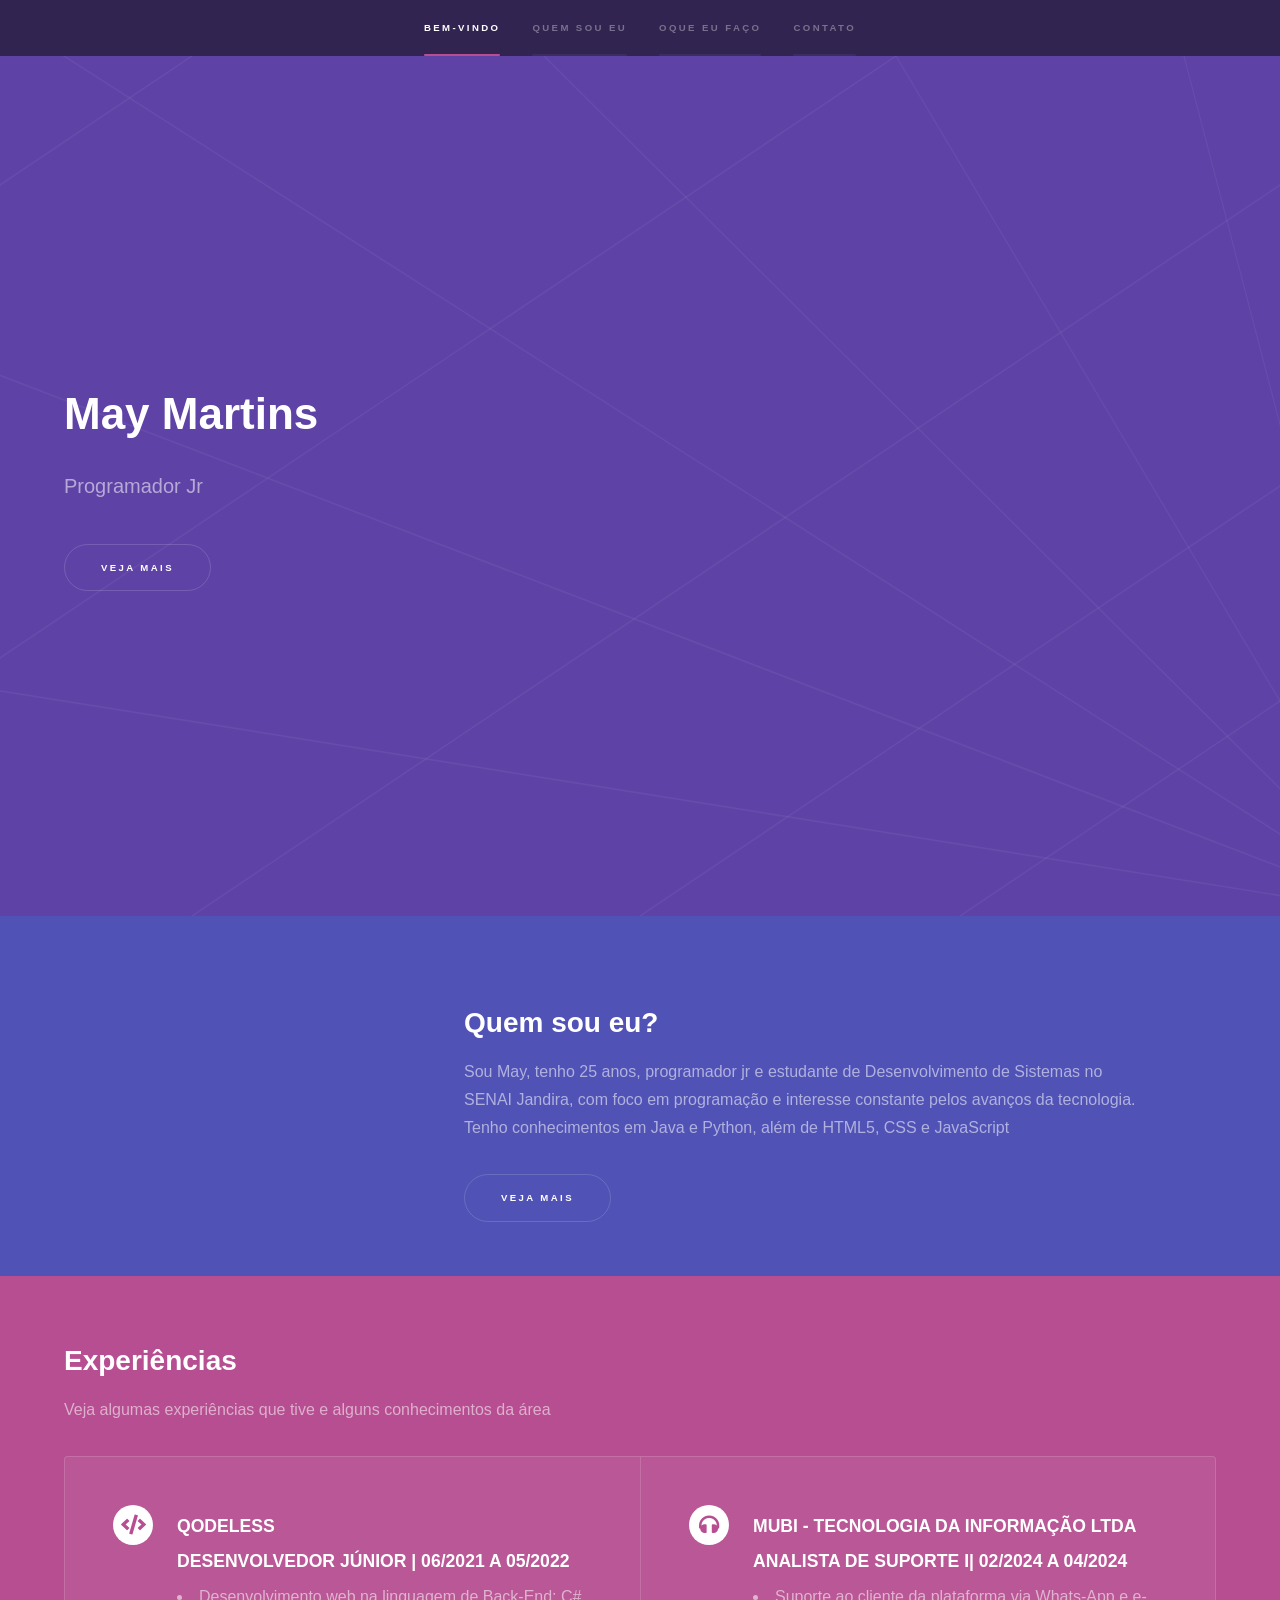
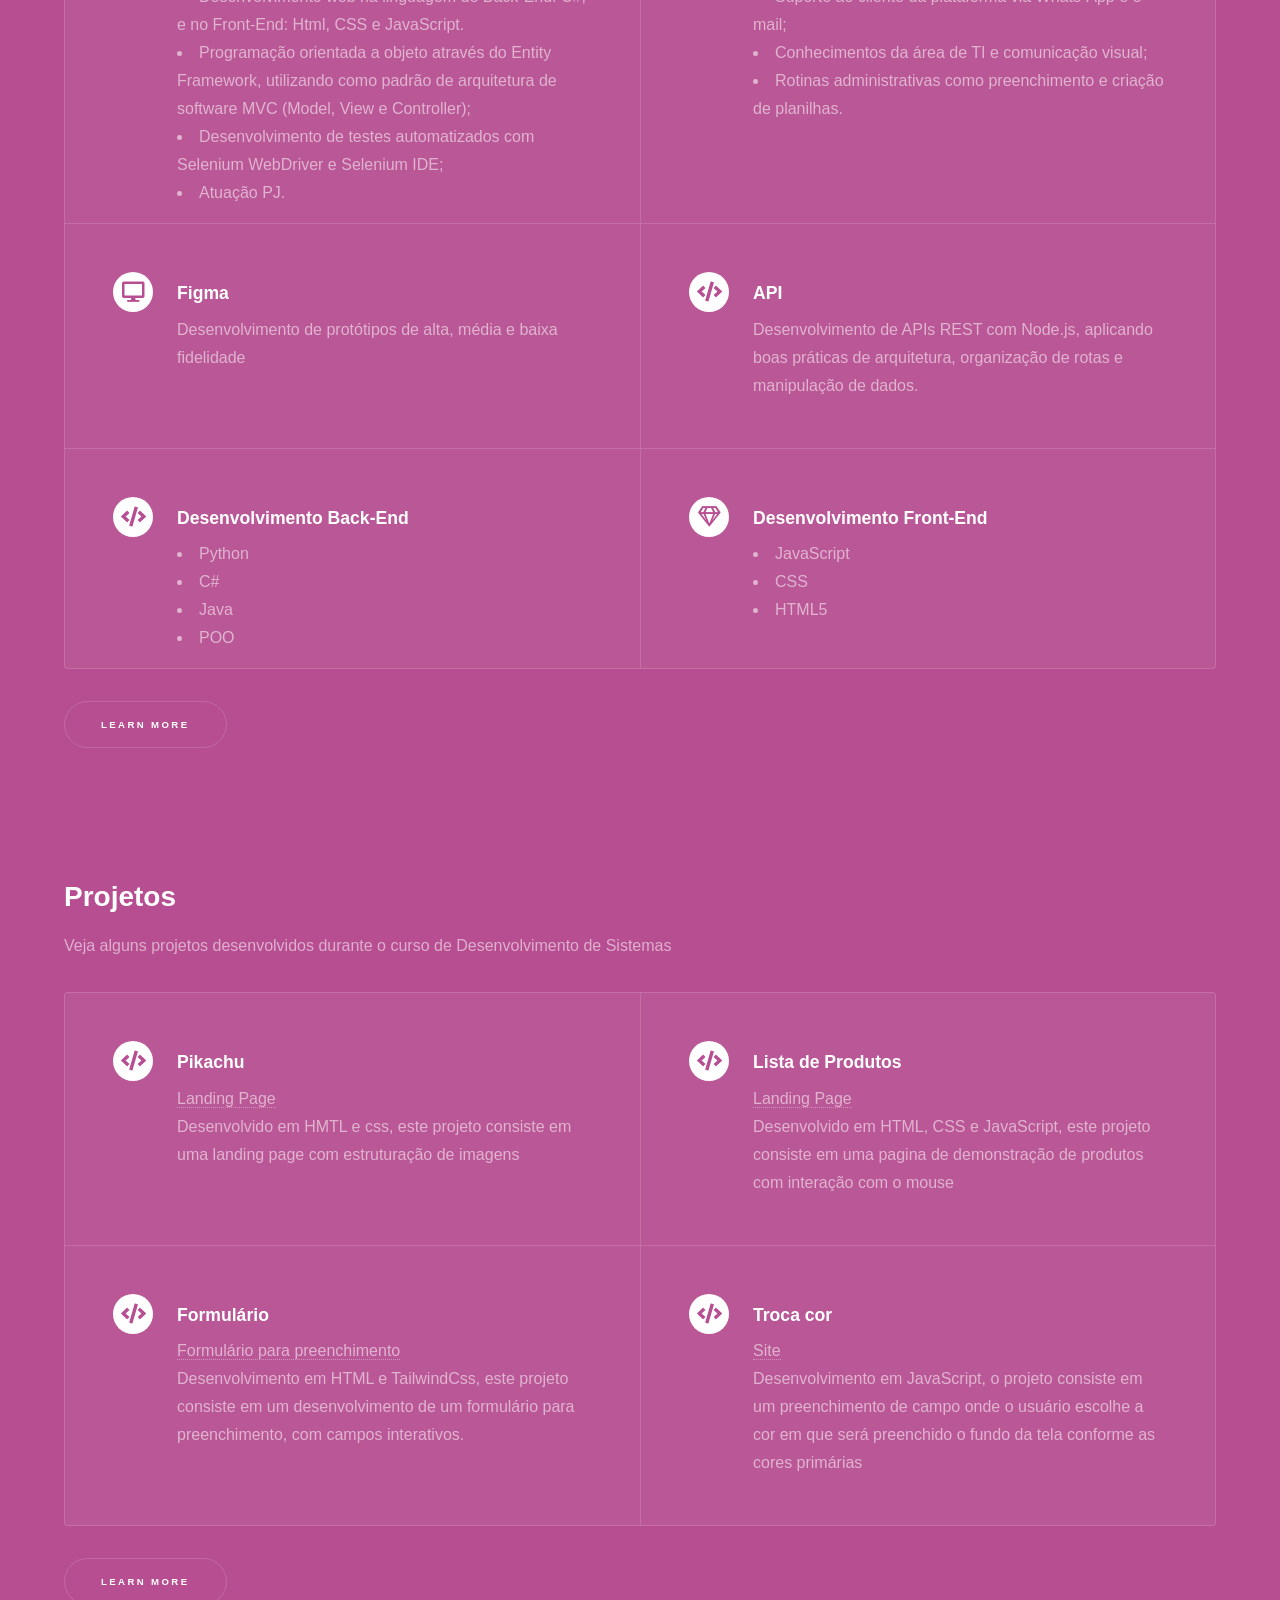
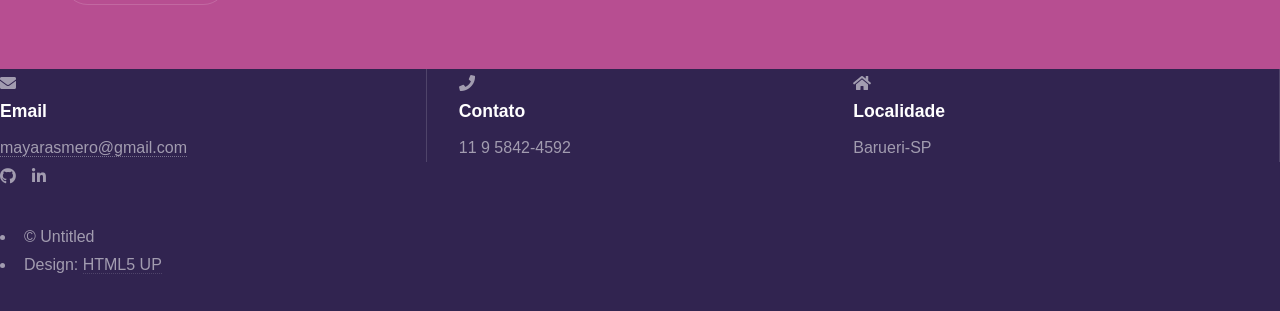
==== commit 844fb70b: "Adicionando footer" ====
--- a/index.html
+++ b/index.html
@@ -163,12 +163,49 @@
 				</ul>
 			</div>
 		</section>
-		</section>
-
-
-
-
-	</div>
+
+		<section id="three">
+			<div class="inner">
+				<section class="split">
+					<section>
+						<div class="contact-method">
+							<span class="icon solid alt fa-envelope"></span>
+							<h3>Email</h3>
+							<a href="#">mayarasmero@gmail.com</a>
+						</div>
+					</section>
+					<section>
+						<div class="contact-method">
+							<span class="icon solid alt fa-phone"></span>
+							<h3>Contato</h3>
+							<span>11 9 5842-4592</span>
+						</div>
+					</section>
+					<section>
+						<div class="contact-method">
+							<span class="icon solid alt fa-home"></span>
+							<h3>Localidade</h3>
+							<span>Barueri-SP</span>
+						</div>
+					</section>
+				</section>
+			</div>
+		</section>
+
+	<!-- Footer -->
+		<footer id="footer">
+			<div class="inner">
+				<ul class="icons">
+					<li><a href="#" class="icon brands alt fa-github"><span class="label">GitHub</span></a></li>
+					<li><a href="#" class="icon brands alt fa-linkedin-in"><span class="label">LinkedIn</span></a></li>
+				</ul>
+				<ul class="copyright">
+					<li>&copy; Untitled</li><li>Design: <a href="https://html5up.net">HTML5 UP</a></li>
+				</ul>
+			</div>
+		</footer>
+
+	
 
 
 	<!-- Scripts -->
@@ -179,7 +216,7 @@
 	<script src="assets/js/breakpoints.min.js"></script>
 	<script src="assets/js/util.js"></script>
 	<script src="assets/js/main.js"></script>
-
+</div>
 </body>
 
 </html>
